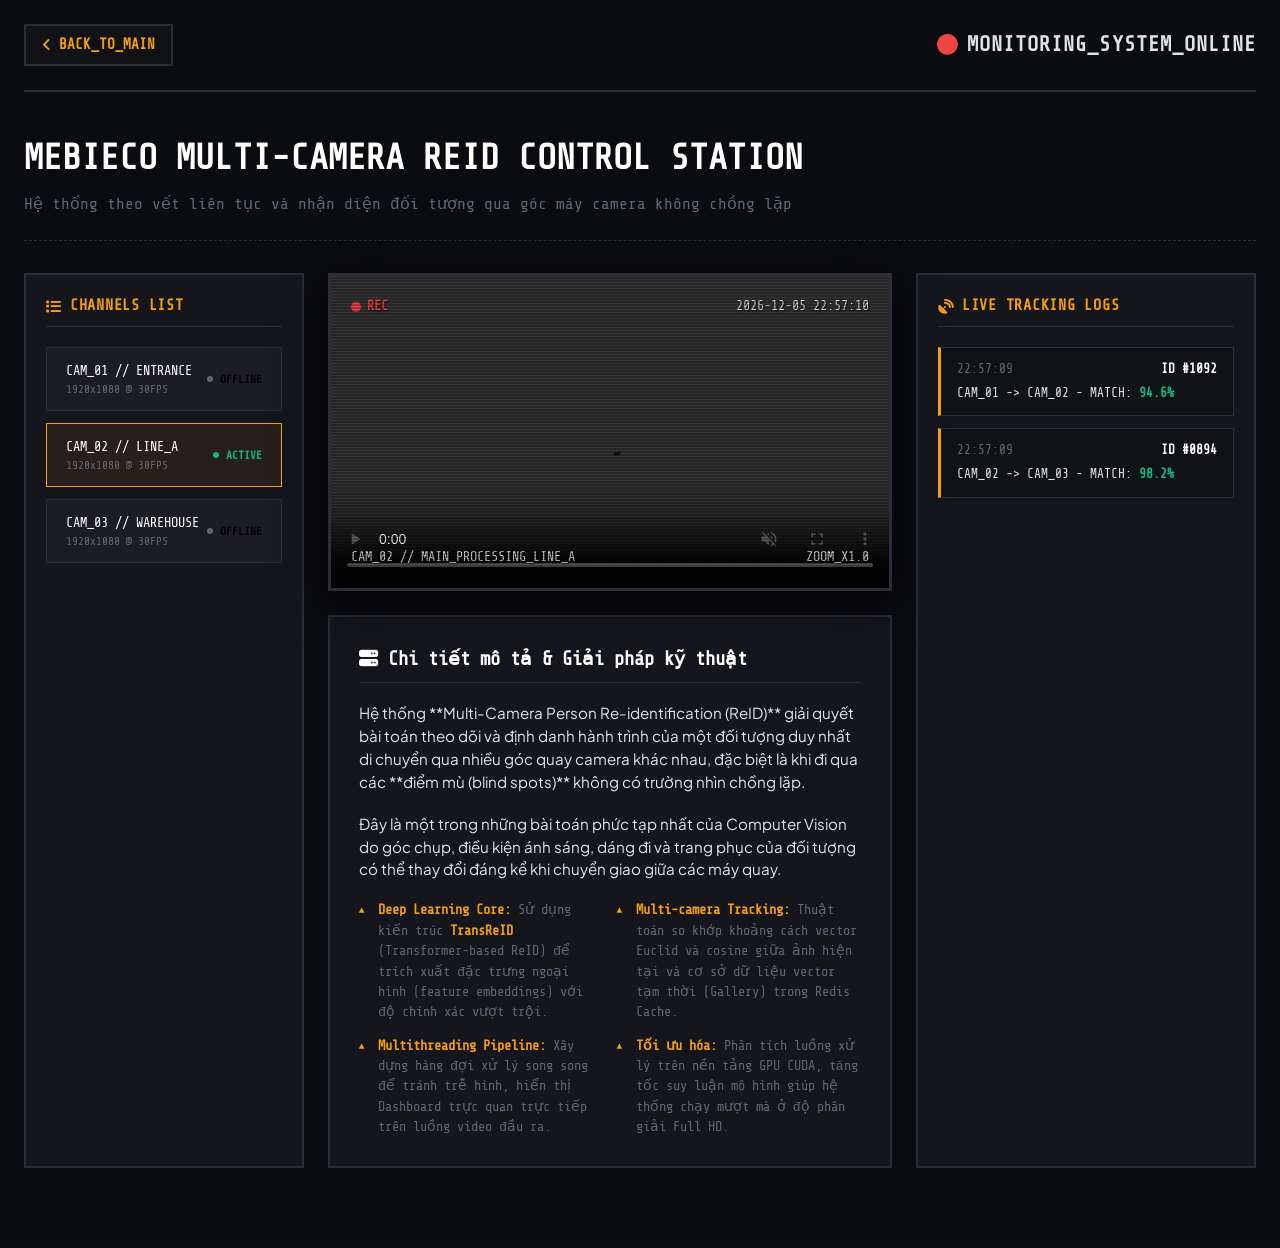
==== projects/camera-ai.html @ f44da090 "Update portfolio: optimize mobile UI for contact and about sections, add Memphis collage for camera " ====
<!DOCTYPE html>
<html lang="vi">

<head>
    <meta charset="UTF-8">
    <meta name="viewport" content="width=device-width, initial-scale=1.0">
    <title>Mebieco Camera AI (Multi-Camera ReID) | Cao Huy Hưng Portfolio</title>
    <meta name="description" content="Hệ thống giám sát và đếm người duy nhất trên môi trường đa camera. Thiết kế và phát triển bởi Cao Huy Hưng.">

    <!-- Fonts -->
    <link rel="preconnect" href="https://fonts.googleapis.com">
    <link rel="preconnect" href="https://fonts.gstatic.com" crossorigin>
    <link href="https://fonts.googleapis.com/css2?family=Share+Tech+Mono&family=Plus+Jakarta+Sans:wght@400;500;600;700;800&display=swap" rel="stylesheet">

    <!-- Icons -->
    <link rel="stylesheet" href="https://cdnjs.cloudflare.com/ajax/libs/font-awesome/6.4.0/css/all.min.css">

    <!-- CSS -->
    <link rel="stylesheet" href="../assets/css/camera-ai.css">
</head>

<body>

    <div class="container">
        <!-- Main Header -->
        <header>
            <a href="../index.html" class="back-link">
                <i class="fa-solid fa-angle-left"></i> BACK_TO_MAIN
            </a>
            <div class="header-logo">
                <i class="fa-solid fa-circle"></i> MONITORING_SYSTEM_ONLINE
            </div>
        </header>

        <!-- Page Title -->
        <section class="page-intro">
            <h1 class="page-title">MEBIECO MULTI-CAMERA ReID CONTROL STATION</h1>
            <p class="page-subtitle">Hệ thống theo vết liên tục và nhận diện đối tượng qua góc máy camera không chồng lặp</p>
        </section>

        <!-- Control Room Grid Layout -->
        <div class="control-room-grid">
            
            <!-- Left Column: Camera Feeds Sidebar -->
            <aside class="feed-column sidebar-panel">
                <h3 class="panel-section-title"><i class="fa-solid fa-list"></i> Channels List</h3>
                <div class="camera-list">
                    <!-- Cam 1 -->
                    <button class="camera-item" data-camera="cam-1">
                        <div>
                            <span class="camera-name">CAM_01 // ENTRANCE</span>
                            <span class="camera-meta">1920x1080 @ 30FPS</span>
                        </div>
                        <div class="camera-status">
                            <span class="status-dot"></span>
                            <span>OFFLINE</span>
                        </div>
                    </button>

                    <!-- Cam 2 (Active on start) -->
                    <button class="camera-item active" data-camera="cam-2">
                        <div>
                            <span class="camera-name">CAM_02 // LINE_A</span>
                            <span class="camera-meta">1920x1080 @ 30FPS</span>
                        </div>
                        <div class="camera-status">
                            <span class="status-dot"></span>
                            <span>ACTIVE</span>
                        </div>
                    </button>

                    <!-- Cam 3 -->
                    <button class="camera-item" data-camera="cam-3">
                        <div>
                            <span class="camera-name">CAM_03 // WAREHOUSE</span>
                            <span class="camera-meta">1920x1080 @ 30FPS</span>
                        </div>
                        <div class="camera-status">
                            <span class="status-dot"></span>
                            <span>OFFLINE</span>
                        </div>
                    </button>
                </div>
            </aside>

            <!-- Center Column: CCTV Viewport & Documentation -->
            <main class="cctv-viewport-wrapper">
                
                <!-- CCTV Monitor Screen -->
                <div class="cctv-screen">
                    <!-- CRT overlay grid scanlines -->
                    <div class="crt-overlay"></div>
                    
                    <!-- HUD metadata overlays -->
                    <div class="cctv-hud">
                        <div class="hud-top">
                            <div class="rec-indicator">
                                <span class="rec-dot"></span>
                                <span>REC</span>
                            </div>
                            <div id="hud-timestamp">2026-06-05 17:05:00</div>
                        </div>
                        <div class="hud-bottom">
                            <div>
                                <span id="hud-cam-id">CAM_02</span> // 
                                <span id="hud-cam-name">MAIN_PROCESSING_LINE_A</span>
                            </div>
                            <div>ZOOM_X1.0</div>
                        </div>
                    </div>

                    <!-- CCTV Video Demo -->
                    <video autoplay loop muted controls>
                        <source src="../assets/videos/camera_ai.mp4" type="video/mp4">
                        Trình duyệt của bạn không hỗ trợ phát video.
                    </video>
                </div>

                <!-- Documentation Panel -->
                <article class="cctv-tech-desc">
                    <h2><i class="fa-solid fa-server"></i> Chi tiết mô tả & Giải pháp kỹ thuật</h2>
                    <p>
                        Hệ thống **Multi-Camera Person Re-identification (ReID)** giải quyết bài toán theo dõi và định danh hành trình của một đối tượng duy nhất di chuyển qua nhiều góc quay camera khác nhau, đặc biệt là khi đi qua các **điểm mù (blind spots)** không có trường nhìn chồng lặp.
                    </p>
                    <p>
                        Đây là một trong những bài toán phức tạp nhất của Computer Vision do góc chụp, điều kiện ánh sáng, dáng đi và trang phục của đối tượng có thể thay đổi đáng kể khi chuyển giao giữa các máy quay.
                    </p>
                    <ul>
                        <li><strong>Deep Learning Core:</strong> Sử dụng kiến trúc <strong>TransReID</strong> (Transformer-based ReID) để trích xuất đặc trưng ngoại hình (feature embeddings) với độ chính xác vượt trội.</li>
                        <li><strong>Multi-camera Tracking:</strong> Thuật toán so khớp khoảng cách vector Euclid và cosine giữa ảnh hiện tại và cơ sở dữ liệu vector tạm thời (Gallery) trong Redis Cache.</li>
                        <li><strong>Multithreading Pipeline:</strong> Xây dựng hàng đợi xử lý song song để tránh trễ hình, hiển thị Dashboard trực quan trực tiếp trên luồng video đầu ra.</li>
                        <li><strong>Tối ưu hóa:</strong> Phân tích luồng xử lý trên nền tảng GPU CUDA, tăng tốc suy luận mô hình giúp hệ thống chạy mượt mà ở độ phân giải Full HD.</li>
                    </ul>
                </article>

            </main>

            <!-- Right Column: Live Tracking Feed logs -->
            <aside class="log-column sidebar-panel">
                <h3 class="panel-section-title"><i class="fa-solid fa-satellite-dish"></i> Live Tracking Logs</h3>
                <div class="log-feed-container" id="log-feed">
                    <!-- Logs list generated dynamically by JS -->
                </div>
            </aside>

        </div>
    </div>

    <!-- JS -->
    <script src="../assets/js/camera-ai.js"></script>
</body>

</html>
---- assets/css/camera-ai.css ----
/* 
    Mebieco Camera AI Detail Page Stylesheet
    Theme: CCTV Security Control Room (Brutalist Modernist Dark Grid)
*/

@import url('https://fonts.googleapis.com/css2?family=Share+Tech+Mono&family=Plus+Jakarta+Sans:wght@400;500;600;700;800&family=Montserrat:wght@700;800;900&display=swap');

:root {
    --cctv-bg: #0b0c10;
    --cctv-panel-bg: #15161c;
    --cctv-border: #2c2d37;
    --cctv-border-active: #f59e0b; /* Hazard Yellow */
    --cctv-primary: #f59e0b; 
    --cctv-red: #ef4444; /* Alert Red */
    --cctv-green: #10b981; /* Live green */
    --cctv-text: #e1e2e6;
    --cctv-muted: #626575;
    
    --font-sans: 'Plus Jakarta Sans', sans-serif;
    --font-mono: 'Share Tech Mono', monospace;
    --font-heading: 'Montserrat', sans-serif;
}

* {
    margin: 0;
    padding: 0;
    box-sizing: border-box;
}

body {
    background-color: var(--cctv-bg);
    color: var(--cctv-text);
    font-family: var(--font-sans);
    line-height: 1.5;
    overflow-x: hidden;
}

.container {
    max-width: 1400px;
    margin: 0 auto;
    padding: 0 24px;
}

/* Header style */
header {
    padding: 1.5rem 0;
    display: flex;
    justify-content: space-between;
    align-items: center;
    border-bottom: 2px solid var(--cctv-border);
    background: var(--cctv-bg);
    position: sticky;
    top: 0;
    z-index: 100;
}

.back-link {
    font-family: var(--font-mono);
    display: inline-flex;
    align-items: center;
    color: var(--cctv-primary);
    text-decoration: none;
    font-weight: 700;
    font-size: 0.9rem;
    gap: 0.5rem;
    transition: all 0.3s ease;
    padding: 0.5rem 1rem;
    border: 2px solid var(--cctv-border);
    background: #111216;
}

.back-link:hover {
    color: #000000;
    background: var(--cctv-primary);
    border-color: var(--cctv-primary);
    box-shadow: 0 0 10px rgba(245, 158, 11, 0.3);
}

.header-logo {
    font-family: var(--font-mono);
    font-weight: 700;
    font-size: 1.3rem;
    color: var(--cctv-text);
    letter-spacing: 0.05em;
    display: flex;
    align-items: center;
    gap: 0.5rem;
}

.header-logo i {
    color: var(--cctv-red);
    animation: blink-red 1s infinite;
}

@keyframes blink-red {
    0%, 100% { opacity: 1; }
    50% { opacity: 0.2; }
}

/* Page Intro Header */
.page-intro {
    padding: 2.5rem 0 1.5rem;
    border-bottom: 1px dashed var(--cctv-border);
    margin-bottom: 2rem;
}

.page-title {
    font-family: var(--font-mono);
    font-size: 2.2rem;
    font-weight: 700;
    margin-bottom: 0.5rem;
    color: #ffffff;
    text-transform: uppercase;
}

.page-subtitle {
    color: var(--cctv-muted);
    font-size: 1rem;
    font-family: var(--font-mono);
}

/* Control Room Grid Layout */
.control-room-grid {
    display: grid;
    grid-template-columns: 280px 1fr 340px;
    gap: 1.5rem;
    margin-bottom: 5rem;
    align-items: stretch;
}

@media (max-width: 1200px) {
    .control-room-grid {
        grid-template-columns: 250px 1fr;
    }
    .log-column {
        grid-column: span 2;
    }
}

@media (max-width: 900px) {
    .control-room-grid {
        grid-template-columns: 1fr;
    }
    .log-column, .feed-column {
        grid-column: span 1;
    }
}

/* Sidebar Column: Camera Feeds List */
.sidebar-panel {
    background: var(--cctv-panel-bg);
    border: 2px solid var(--cctv-border);
    display: flex;
    flex-direction: column;
    padding: 1.25rem;
}

.panel-section-title {
    font-family: var(--font-mono);
    font-size: 0.95rem;
    color: var(--cctv-primary);
    text-transform: uppercase;
    margin-bottom: 1.25rem;
    letter-spacing: 0.05em;
    border-bottom: 1px solid var(--cctv-border);
    padding-bottom: 0.5rem;
    display: flex;
    align-items: center;
    gap: 0.5rem;
}

.camera-list {
    display: flex;
    flex-direction: column;
    gap: 0.75rem;
}

.camera-item {
    font-family: var(--font-mono);
    background: #1c1d24;
    border: 1px solid var(--cctv-border);
    padding: 0.9rem 1.2rem;
    cursor: pointer;
    transition: all 0.25s ease;
    display: flex;
    justify-content: space-between;
    align-items: center;
    text-align: left;
}

.camera-item:hover {
    border-color: rgba(245, 158, 11, 0.5);
    background: #24262f;
}

.camera-item.active {
    border-color: var(--cctv-primary);
    background: rgba(245, 158, 11, 0.08);
}

.camera-name {
    color: #ffffff;
    font-size: 0.85rem;
    display: block;
    margin-bottom: 0.2rem;
}

.camera-meta {
    font-size: 0.7rem;
    color: var(--cctv-muted);
}

.camera-status {
    display: flex;
    align-items: center;
    gap: 0.4rem;
    font-size: 0.7rem;
    font-weight: 700;
}

.status-dot {
    width: 6px;
    height: 6px;
    border-radius: 50%;
    background: var(--cctv-muted);
}

.camera-item.active .status-dot {
    background: var(--cctv-green);
    animation: blink-red 1.5s infinite;
}

.camera-item.active .camera-status {
    color: var(--cctv-green);
}

/* Center Column: CCTV Viewport */
.cctv-viewport-wrapper {
    display: flex;
    flex-direction: column;
    gap: 1.5rem;
}

.cctv-screen {
    background: #000;
    border: 3px solid var(--cctv-border);
    position: relative;
    overflow: hidden;
    aspect-ratio: 16/9;
    box-shadow: 0 10px 40px rgba(0, 0, 0, 0.8);
}

.cctv-screen.switching::before {
    content: '';
    position: absolute;
    top: 0;
    left: 0;
    width: 100%;
    height: 100%;
    background: repeating-linear-gradient(
        0deg,
        rgba(0, 0, 0, 0.95),
        rgba(0, 0, 0, 0.95) 4px,
        rgba(255, 255, 255, 0.05) 4px,
        rgba(255, 255, 255, 0.05) 8px
    );
    z-index: 20;
    animation: cctv-static 0.2s infinite;
}

.cctv-screen.switching::after {
    content: "NO SIGNAL // CONNECTING...";
    font-family: var(--font-mono);
    color: var(--cctv-primary);
    position: absolute;
    top: 50%;
    left: 50%;
    transform: translate(-50%, -50%);
    z-index: 21;
    font-size: 1.2rem;
    letter-spacing: 0.1em;
}

@keyframes cctv-static {
    0% { background-position: 0 0; }
    100% { background-position: 0 100px; }
}

/* CRT overlay lines */
.crt-overlay {
    position: absolute;
    top: 0;
    left: 0;
    width: 100%;
    height: 100%;
    background: linear-gradient(rgba(18, 16, 16, 0) 50%, rgba(0, 0, 0, 0.25) 50%), linear-gradient(90deg, rgba(255, 0, 0, 0.06), rgba(0, 255, 0, 0.02), rgba(0, 0, 255, 0.06));
    background-size: 100% 3px, 3px 100%;
    pointer-events: none;
    z-index: 10;
}

/* CCTV HUD Text Overlays */
.cctv-hud {
    position: absolute;
    width: 100%;
    height: 100%;
    top: 0;
    left: 0;
    pointer-events: none;
    z-index: 5;
    font-family: var(--font-mono);
    padding: 1.25rem;
    display: flex;
    flex-direction: column;
    justify-content: space-between;
    font-size: 0.85rem;
    color: rgba(255, 255, 255, 0.85);
    text-shadow: 1px 1px 2px rgba(0, 0, 0, 0.8);
}

.hud-top {
    display: flex;
    justify-content: space-between;
    align-items: flex-start;
}

.rec-indicator {
    display: flex;
    align-items: center;
    gap: 0.4rem;
    color: var(--cctv-red);
    font-weight: 700;
}

.rec-dot {
    width: 10px;
    height: 10px;
    border-radius: 50%;
    background: var(--cctv-red);
    animation: blink-red 1s infinite;
}

.hud-bottom {
    display: flex;
    justify-content: space-between;
    align-items: flex-end;
}

/* Video content */
.cctv-screen video {
    width: 100%;
    height: 100%;
    object-fit: cover;
    display: block;
}

/* Detail info text panels */
.cctv-tech-desc {
    background: var(--cctv-panel-bg);
    border: 2px solid var(--cctv-border);
    padding: 1.8rem;
}

.cctv-tech-desc h2 {
    font-family: var(--font-mono);
    font-size: 1.2rem;
    color: #ffffff;
    margin-bottom: 1.2rem;
    border-bottom: 1px solid var(--cctv-border);
    padding-bottom: 0.5rem;
}

.cctv-tech-desc p {
    font-size: 0.95rem;
    color: var(--cctv-text);
    margin-bottom: 1.2rem;
}

.cctv-tech-desc ul {
    list-style: none;
    display: grid;
    grid-template-columns: repeat(2, 1fr);
    gap: 0.8rem;
    font-family: var(--font-mono);
    font-size: 0.85rem;
}

@media (max-width: 600px) {
    .cctv-tech-desc ul {
        grid-template-columns: 1fr;
    }
}

.cctv-tech-desc li {
    padding-left: 1.2rem;
    position: relative;
    color: var(--cctv-muted);
}

.cctv-tech-desc li strong {
    color: var(--cctv-primary);
}

.cctv-tech-desc li::before {
    content: "▲";
    position: absolute;
    left: 0;
    color: var(--cctv-primary);
    font-size: 0.6rem;
    top: 3px;
}

/* Right Column: Re-ID Tracking Logs */
.log-column {
    background: var(--cctv-panel-bg);
    border: 2px solid var(--cctv-border);
    padding: 1.25rem;
    display: flex;
    flex-direction: column;
    height: 100%;
}

.log-feed-container {
    flex-grow: 1;
    overflow-y: auto;
    display: flex;
    flex-direction: column;
    gap: 0.75rem;
    max-height: 480px;
}

.log-entry {
    font-family: var(--font-mono);
    background: #111216;
    border: 1px solid var(--cctv-border);
    padding: 0.75rem 1rem;
    font-size: 0.8rem;
    border-left: 3px solid var(--cctv-primary);
    animation: log-fade-in 0.3s forwards ease-out;
}

.log-entry.alert {
    border-left-color: var(--cctv-red);
}

.entry-header {
    display: flex;
    justify-content: space-between;
    margin-bottom: 0.3rem;
}

.entry-time {
    color: var(--cctv-muted);
}

.entry-id {
    color: #ffffff;
    font-weight: 700;
}

.entry-desc {
    color: var(--cctv-text);
}

.entry-match {
    color: var(--cctv-green);
    font-weight: 700;
}

.log-entry.alert .entry-match {
    color: var(--cctv-red);
}

@keyframes log-fade-in {
    from {
        opacity: 0;
        transform: translateY(10px);
    }
    to {
        opacity: 1;
        transform: translateY(0);
    }
}
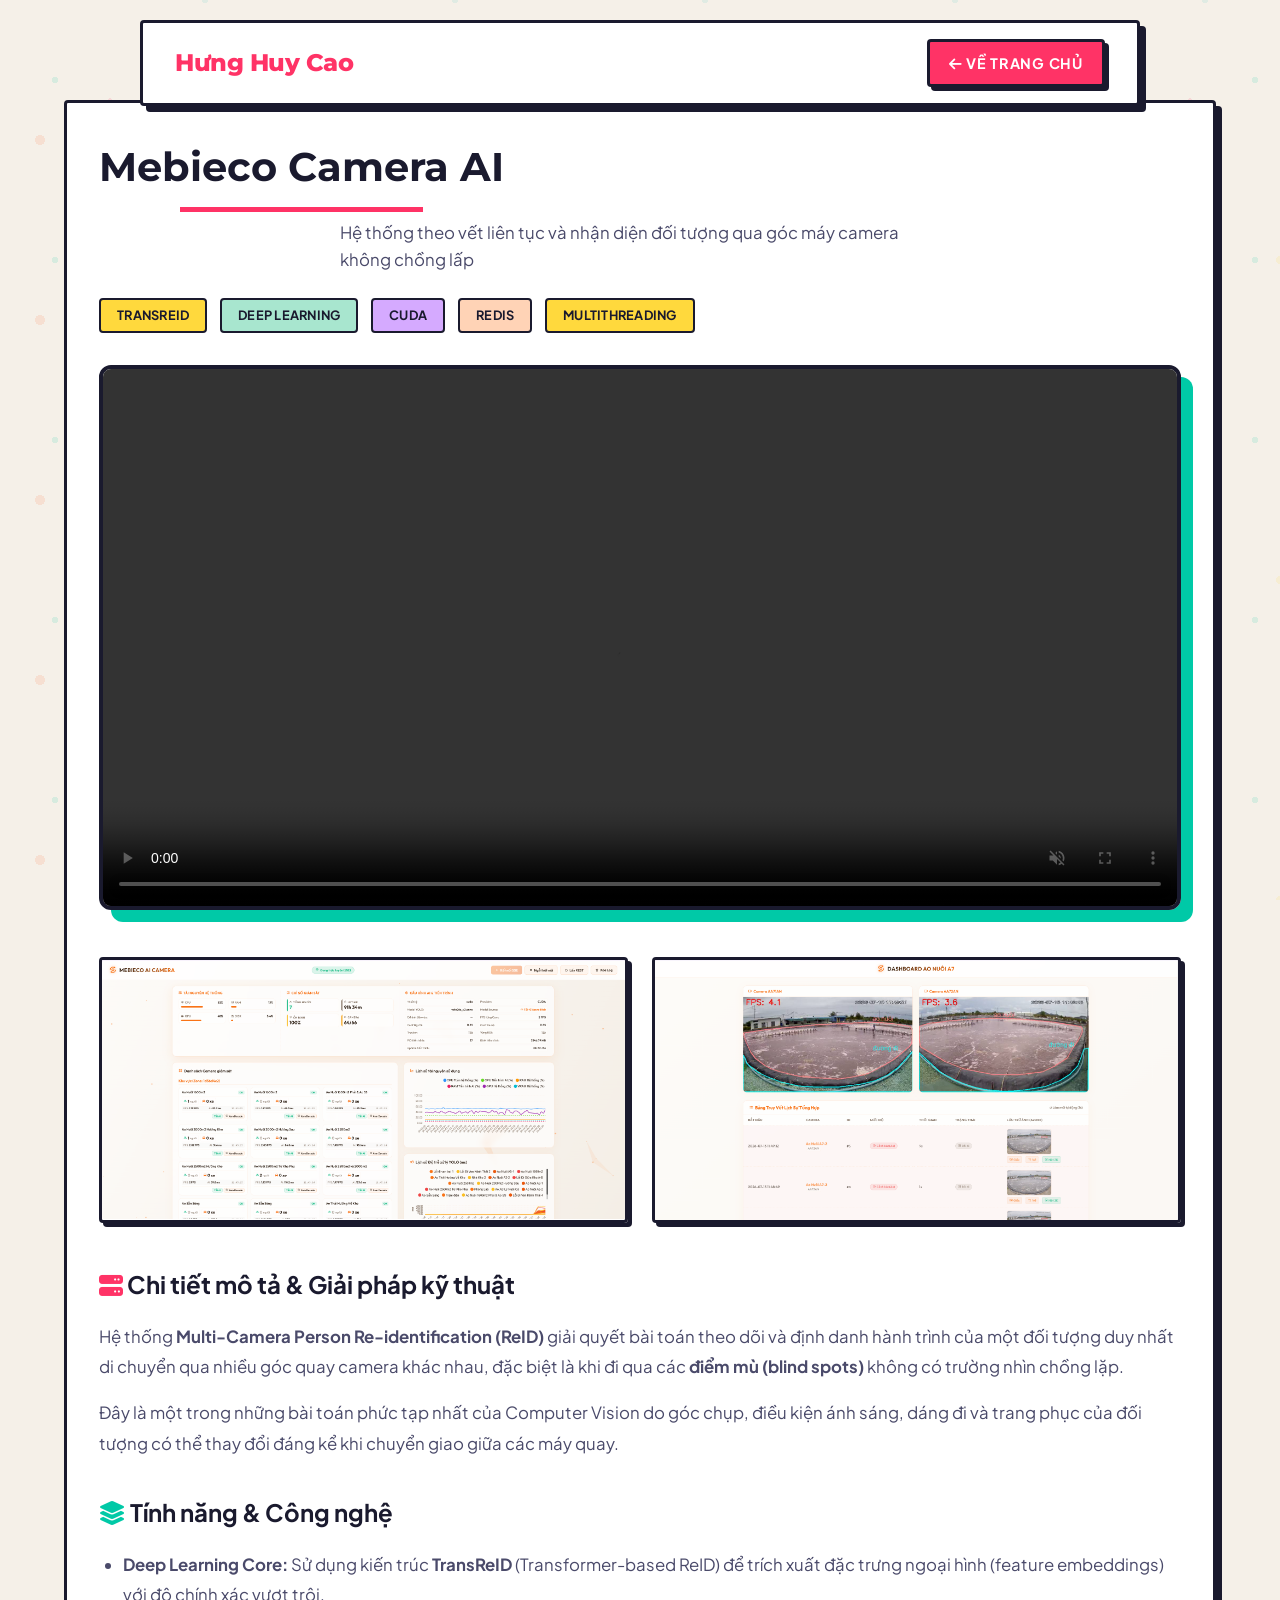
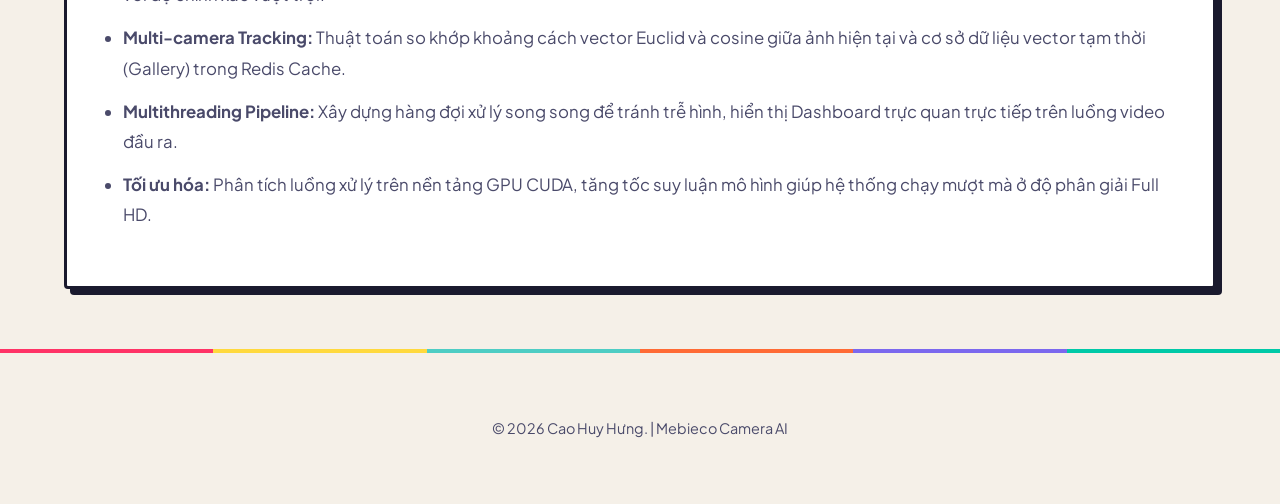
==== commit 03ebbd6d: "Update project detail pages to Memphis style, restore Chatbot sandbox, fix fonts and image sizes" ====
--- a/projects/camera-ai.html
+++ b/projects/camera-ai.html
@@ -10,144 +10,101 @@
     <!-- Fonts -->
     <link rel="preconnect" href="https://fonts.googleapis.com">
     <link rel="preconnect" href="https://fonts.gstatic.com" crossorigin>
-    <link href="https://fonts.googleapis.com/css2?family=Share+Tech+Mono&family=Plus+Jakarta+Sans:wght@400;500;600;700;800&display=swap" rel="stylesheet">
+    <link href="https://fonts.googleapis.com/css2?family=Montserrat:wght@700;800;900&family=Plus+Jakarta+Sans:wght@400;500;600;700;800&display=swap" rel="stylesheet">
 
     <!-- Icons -->
     <link rel="stylesheet" href="https://cdnjs.cloudflare.com/ajax/libs/font-awesome/6.4.0/css/all.min.css">
 
     <!-- CSS -->
-    <link rel="stylesheet" href="../assets/css/camera-ai.css">
+    <link rel="stylesheet" href="../assets/css/style.css">
 </head>
 
 <body>
 
-    <div class="container">
-        <!-- Main Header -->
-        <header>
-            <a href="../index.html" class="back-link">
-                <i class="fa-solid fa-angle-left"></i> BACK_TO_MAIN
-            </a>
-            <div class="header-logo">
-                <i class="fa-solid fa-circle"></i> MONITORING_SYSTEM_ONLINE
+    <!-- Navigation Header -->
+    <nav>
+        <a href="../index.html" class="logo">Hưng Huy Cao</a>
+        <a href="../index.html#projects" class="btn btn-primary" style="padding: 0.6rem 1.2rem;">
+            <i class="fa-solid fa-arrow-left"></i> Về trang chủ
+        </a>
+    </nav>
+
+    <!-- Main Content -->
+    <div class="container" style="margin-top: 100px; padding-bottom: 60px;">
+        <div class="glass-card" style="position: relative; padding: 2rem;">
+            
+            <!-- Memphis Decor -->
+            <div class="memphis-shape memphis-square" style="top: -20px; right: -20px; border-color: var(--memphis-green);"></div>
+            <div class="memphis-shape memphis-circle" style="bottom: -20px; left: -20px; background: var(--memphis-orange);"></div>
+
+            <!-- Header -->
+            <div class="section-title" style="text-align: left; margin-bottom: 1.5rem;">
+                <h2 style="font-size: 2.5rem; margin-bottom: 0.5rem;">Mebieco Camera AI</h2>
+                <p>Hệ thống theo vết liên tục và nhận diện đối tượng qua góc máy camera không chồng lấp</p>
             </div>
-        </header>
 
-        <!-- Page Title -->
-        <section class="page-intro">
-            <h1 class="page-title">MEBIECO MULTI-CAMERA ReID CONTROL STATION</h1>
-            <p class="page-subtitle">Hệ thống theo vết liên tục và nhận diện đối tượng qua góc máy camera không chồng lặp</p>
-        </section>
+            <!-- Tags -->
+            <div class="project-tags" style="margin-bottom: 2rem; justify-content: flex-start;">
+                <span>TransReID</span>
+                <span>Deep Learning</span>
+                <span>CUDA</span>
+                <span>Redis</span>
+                <span>Multithreading</span>
+            </div>
 
-        <!-- Control Room Grid Layout -->
-        <div class="control-room-grid">
+            <!-- Image/Video Gallery -->
+            <div style="margin-bottom: 2.5rem;">
+                <video autoplay loop muted controls style="width: 100%; border-radius: 12px; border: 4px solid var(--memphis-border); box-shadow: 12px 12px 0 var(--memphis-green);">
+                    <source src="../assets/videos/camera_ai.mp4" type="video/mp4">
+                    Trình duyệt của bạn không hỗ trợ phát video.
+                </video>
+            </div>
             
-            <!-- Left Column: Camera Feeds Sidebar -->
-            <aside class="feed-column sidebar-panel">
-                <h3 class="panel-section-title"><i class="fa-solid fa-list"></i> Channels List</h3>
-                <div class="camera-list">
-                    <!-- Cam 1 -->
-                    <button class="camera-item" data-camera="cam-1">
-                        <div>
-                            <span class="camera-name">CAM_01 // ENTRANCE</span>
-                            <span class="camera-meta">1920x1080 @ 30FPS</span>
-                        </div>
-                        <div class="camera-status">
-                            <span class="status-dot"></span>
-                            <span>OFFLINE</span>
-                        </div>
-                    </button>
+            <div class="project-gallery grid-2" style="margin-bottom: 2.5rem; gap: 1.5rem;">
+                <div class="gallery-item">
+                    <img src="../assets/images/projects/camera/dashboard_camera_ai.png" alt="Camera AI Dashboard">
+                </div>
+                <div class="gallery-item">
+                    <img src="../assets/images/projects/camera/warning_camera_ai.png" alt="Camera AI Warning Log">
+                </div>
+            </div>
 
-                    <!-- Cam 2 (Active on start) -->
-                    <button class="camera-item active" data-camera="cam-2">
-                        <div>
-                            <span class="camera-name">CAM_02 // LINE_A</span>
-                            <span class="camera-meta">1920x1080 @ 30FPS</span>
-                        </div>
-                        <div class="camera-status">
-                            <span class="status-dot"></span>
-                            <span>ACTIVE</span>
-                        </div>
-                    </button>
+            <!-- Details -->
+            <div class="content-text" style="font-size: 1.05rem; line-height: 1.8; color: var(--text-muted);">
+                <h3 style="color: var(--text-main); font-size: 1.5rem; margin-bottom: 1rem;"><i class="fa-solid fa-server" style="color: var(--primary);"></i> Chi tiết mô tả & Giải pháp kỹ thuật</h3>
+                <p style="margin-bottom: 1rem;">
+                    Hệ thống <strong>Multi-Camera Person Re-identification (ReID)</strong> giải quyết bài toán theo dõi và định danh hành trình của một đối tượng duy nhất di chuyển qua nhiều góc quay camera khác nhau, đặc biệt là khi đi qua các <strong>điểm mù (blind spots)</strong> không có trường nhìn chồng lặp.
+                </p>
+                <p style="margin-bottom: 2rem;">
+                    Đây là một trong những bài toán phức tạp nhất của Computer Vision do góc chụp, điều kiện ánh sáng, dáng đi và trang phục của đối tượng có thể thay đổi đáng kể khi chuyển giao giữa các máy quay.
+                </p>
 
-                    <!-- Cam 3 -->
-                    <button class="camera-item" data-camera="cam-3">
-                        <div>
-                            <span class="camera-name">CAM_03 // WAREHOUSE</span>
-                            <span class="camera-meta">1920x1080 @ 30FPS</span>
-                        </div>
-                        <div class="camera-status">
-                            <span class="status-dot"></span>
-                            <span>OFFLINE</span>
-                        </div>
-                    </button>
-                </div>
-            </aside>
-
-            <!-- Center Column: CCTV Viewport & Documentation -->
-            <main class="cctv-viewport-wrapper">
-                
-                <!-- CCTV Monitor Screen -->
-                <div class="cctv-screen">
-                    <!-- CRT overlay grid scanlines -->
-                    <div class="crt-overlay"></div>
-                    
-                    <!-- HUD metadata overlays -->
-                    <div class="cctv-hud">
-                        <div class="hud-top">
-                            <div class="rec-indicator">
-                                <span class="rec-dot"></span>
-                                <span>REC</span>
-                            </div>
-                            <div id="hud-timestamp">2026-06-05 17:05:00</div>
-                        </div>
-                        <div class="hud-bottom">
-                            <div>
-                                <span id="hud-cam-id">CAM_02</span> // 
-                                <span id="hud-cam-name">MAIN_PROCESSING_LINE_A</span>
-                            </div>
-                            <div>ZOOM_X1.0</div>
-                        </div>
-                    </div>
-
-                    <!-- CCTV Video Demo -->
-                    <video autoplay loop muted controls>
-                        <source src="../assets/videos/camera_ai.mp4" type="video/mp4">
-                        Trình duyệt của bạn không hỗ trợ phát video.
-                    </video>
-                </div>
-
-                <!-- Documentation Panel -->
-                <article class="cctv-tech-desc">
-                    <h2><i class="fa-solid fa-server"></i> Chi tiết mô tả & Giải pháp kỹ thuật</h2>
-                    <p>
-                        Hệ thống **Multi-Camera Person Re-identification (ReID)** giải quyết bài toán theo dõi và định danh hành trình của một đối tượng duy nhất di chuyển qua nhiều góc quay camera khác nhau, đặc biệt là khi đi qua các **điểm mù (blind spots)** không có trường nhìn chồng lặp.
-                    </p>
-                    <p>
-                        Đây là một trong những bài toán phức tạp nhất của Computer Vision do góc chụp, điều kiện ánh sáng, dáng đi và trang phục của đối tượng có thể thay đổi đáng kể khi chuyển giao giữa các máy quay.
-                    </p>
-                    <ul>
-                        <li><strong>Deep Learning Core:</strong> Sử dụng kiến trúc <strong>TransReID</strong> (Transformer-based ReID) để trích xuất đặc trưng ngoại hình (feature embeddings) với độ chính xác vượt trội.</li>
-                        <li><strong>Multi-camera Tracking:</strong> Thuật toán so khớp khoảng cách vector Euclid và cosine giữa ảnh hiện tại và cơ sở dữ liệu vector tạm thời (Gallery) trong Redis Cache.</li>
-                        <li><strong>Multithreading Pipeline:</strong> Xây dựng hàng đợi xử lý song song để tránh trễ hình, hiển thị Dashboard trực quan trực tiếp trên luồng video đầu ra.</li>
-                        <li><strong>Tối ưu hóa:</strong> Phân tích luồng xử lý trên nền tảng GPU CUDA, tăng tốc suy luận mô hình giúp hệ thống chạy mượt mà ở độ phân giải Full HD.</li>
-                    </ul>
-                </article>
-
-            </main>
-
-            <!-- Right Column: Live Tracking Feed logs -->
-            <aside class="log-column sidebar-panel">
-                <h3 class="panel-section-title"><i class="fa-solid fa-satellite-dish"></i> Live Tracking Logs</h3>
-                <div class="log-feed-container" id="log-feed">
-                    <!-- Logs list generated dynamically by JS -->
-                </div>
-            </aside>
-
+                <h3 style="color: var(--text-main); font-size: 1.5rem; margin-bottom: 1rem;"><i class="fa-solid fa-layer-group" style="color: var(--secondary);"></i> Tính năng & Công nghệ</h3>
+                <ul style="list-style-type: disc; padding-left: 1.5rem; margin-bottom: 1.5rem;">
+                    <li style="margin-bottom: 0.8rem;">
+                        <strong>Deep Learning Core:</strong> Sử dụng kiến trúc <strong>TransReID</strong> (Transformer-based ReID) để trích xuất đặc trưng ngoại hình (feature embeddings) với độ chính xác vượt trội.
+                    </li>
+                    <li style="margin-bottom: 0.8rem;">
+                        <strong>Multi-camera Tracking:</strong> Thuật toán so khớp khoảng cách vector Euclid và cosine giữa ảnh hiện tại và cơ sở dữ liệu vector tạm thời (Gallery) trong Redis Cache.
+                    </li>
+                    <li style="margin-bottom: 0.8rem;">
+                        <strong>Multithreading Pipeline:</strong> Xây dựng hàng đợi xử lý song song để tránh trễ hình, hiển thị Dashboard trực quan trực tiếp trên luồng video đầu ra.
+                    </li>
+                    <li style="margin-bottom: 0.8rem;">
+                        <strong>Tối ưu hóa:</strong> Phân tích luồng xử lý trên nền tảng GPU CUDA, tăng tốc suy luận mô hình giúp hệ thống chạy mượt mà ở độ phân giải Full HD.
+                    </li>
+                </ul>
+            </div>
+            
         </div>
     </div>
 
-    <!-- JS -->
-    <script src="../assets/js/camera-ai.js"></script>
+    <!-- Footer -->
+    <footer>
+        <div class="container">
+            <p style="color: var(--text-muted); font-size: 0.9rem; text-align: center;">&copy; 2026 Cao Huy Hưng. | Mebieco Camera AI</p>
+        </div>
+    </footer>
+
 </body>
-
 </html>
--- a/assets/css/style.css
+++ b/assets/css/style.css
@@ -0,0 +1,2048 @@
+/* 
+    Portfolio: Cao Huy Hưng
+    Design System: Memphis Style — Bold, Geometric, Playful
+*/
+
+/* ===== MEMPHIS COLOR SYSTEM ===== */
+:root {
+    --bg-primary: #F5F0E8;
+    --bg-secondary: #FFE6F0;
+    --bg-card: #FFFFFF;
+    --primary: #FF3366;
+    --primary-gradient: linear-gradient(135deg, #FF3366, #FF6B35);
+    --secondary: #00C9A7;
+    --accent: #FFD93D;
+    --text-main: #1A1A2E;
+    --text-muted: #4A4A6A;
+    --border-glass: rgba(26, 26, 46, 0.12);
+
+    /* Memphis palette */
+    --memphis-blue: #4ECDC4;
+    --memphis-orange: #FF6B35;
+    --memphis-purple: #7B68EE;
+    --memphis-coral: #FF6F91;
+    --memphis-yellow: #FFD93D;
+    --memphis-pink: #FF3366;
+    --memphis-green: #00C9A7;
+    --memphis-border: #1A1A2E;
+
+    --shadow-memphis: 6px 6px 0 var(--memphis-border);
+    --shadow-memphis-lg: 8px 8px 0 var(--memphis-border);
+    --shadow-memphis-color: 6px 6px 0 var(--primary);
+
+    --font-main: 'Plus Jakarta Sans', -apple-system, BlinkMacSystemFont, sans-serif;
+    --font-heading: 'Montserrat', sans-serif;
+    --container-max: 1200px;
+}
+
+* {
+    margin: 0;
+    padding: 0;
+    box-sizing: border-box;
+}
+
+html {
+    scroll-padding-top: 80px;
+}
+
+section {
+    scroll-margin-top: 0;
+}
+
+.project-card {
+    scroll-margin-top: 2rem;
+}
+
+/* ===== BODY & MEMPHIS BACKGROUND ===== */
+body {
+    font-family: var(--font-main);
+    background-color: var(--bg-primary);
+    color: var(--text-main);
+    line-height: 1.6;
+    overflow-x: hidden;
+    position: relative;
+}
+
+/* Memphis SVG pattern background — dots, triangles, zigzags */
+body::before {
+    content: '';
+    position: fixed;
+    top: 0;
+    left: 0;
+    width: 100%;
+    height: 100%;
+    z-index: 0;
+    pointer-events: none;
+    opacity: 0.12;
+    background-image:
+        /* Scattered dots */
+        radial-gradient(circle 4px, var(--memphis-pink) 100%, transparent 100%),
+        radial-gradient(circle 3px, var(--memphis-blue) 100%, transparent 100%),
+        radial-gradient(circle 5px, var(--memphis-orange) 100%, transparent 100%),
+        radial-gradient(circle 3px, var(--memphis-purple) 100%, transparent 100%),
+        radial-gradient(circle 4px, var(--memphis-yellow) 100%, transparent 100%),
+        radial-gradient(circle 3px, var(--memphis-green) 100%, transparent 100%),
+        radial-gradient(circle 5px, var(--memphis-coral) 100%, transparent 100%),
+        radial-gradient(circle 2px, var(--memphis-pink) 100%, transparent 100%);
+    background-size:
+        180px 200px,
+        250px 300px,
+        320px 180px,
+        200px 250px,
+        280px 320px,
+        150px 180px,
+        350px 220px,
+        120px 140px;
+    background-position:
+        10px 20px,
+        80px 150px,
+        200px 50px,
+        50px 280px,
+        300px 100px,
+        130px 350px,
+        250px 250px,
+        170px 30px;
+}
+
+/* ===== MEMPHIS FLOATING SHAPES LAYER ===== */
+.memphis-bg {
+    position: fixed;
+    top: 0;
+    left: 0;
+    width: 100%;
+    height: 100%;
+    z-index: 0;
+    pointer-events: none;
+    overflow: hidden;
+}
+
+.memphis-shape {
+    position: absolute;
+    pointer-events: none;
+    z-index: 0;
+    opacity: 0.18;
+}
+
+.memphis-shape.triangle {
+    width: 0;
+    height: 0;
+    border-left: 30px solid transparent;
+    border-right: 30px solid transparent;
+    border-bottom: 52px solid var(--memphis-pink);
+    animation: memphis-float 18s ease-in-out infinite;
+}
+
+.memphis-shape.circle {
+    width: 50px;
+    height: 50px;
+    border-radius: 50%;
+    border: 4px solid var(--memphis-blue);
+    animation: memphis-float 22s ease-in-out infinite reverse;
+}
+
+.memphis-shape.cross {
+    width: 40px;
+    height: 40px;
+    position: absolute;
+    animation: memphis-spin 20s linear infinite;
+}
+
+.memphis-shape.cross::before,
+.memphis-shape.cross::after {
+    content: '';
+    position: absolute;
+    background: var(--memphis-orange);
+}
+
+.memphis-shape.cross::before {
+    width: 8px;
+    height: 40px;
+    left: 16px;
+    top: 0;
+}
+
+.memphis-shape.cross::after {
+    width: 40px;
+    height: 8px;
+    left: 0;
+    top: 16px;
+}
+
+.memphis-shape.zigzag {
+    width: 80px;
+    height: 20px;
+    background:
+        linear-gradient(135deg, var(--memphis-purple) 25%, transparent 25%) -10px 0,
+        linear-gradient(225deg, var(--memphis-purple) 25%, transparent 25%) -10px 0,
+        linear-gradient(315deg, var(--memphis-purple) 25%, transparent 25%),
+        linear-gradient(45deg, var(--memphis-purple) 25%, transparent 25%);
+    background-size: 20px 20px;
+    animation: memphis-drift 25s ease-in-out infinite;
+}
+
+.memphis-shape.dots-cluster {
+    width: 60px;
+    height: 60px;
+    background-image: radial-gradient(circle 4px, var(--memphis-yellow) 100%, transparent 0);
+    background-size: 15px 15px;
+    animation: memphis-float 16s ease-in-out infinite;
+}
+
+.memphis-shape.square-outline {
+    width: 35px;
+    height: 35px;
+    border: 4px solid var(--memphis-green);
+    transform: rotate(15deg);
+    animation: memphis-spin 30s linear infinite reverse;
+}
+
+.memphis-shape.semicircle {
+    width: 50px;
+    height: 25px;
+    border-radius: 50px 50px 0 0;
+    background: var(--memphis-coral);
+    animation: memphis-float 20s ease-in-out infinite;
+}
+
+/* Memphis animations */
+@keyframes memphis-float {
+
+    0%,
+    100% {
+        transform: translateY(0) rotate(0deg);
+    }
+
+    25% {
+        transform: translateY(-25px) rotate(5deg);
+    }
+
+    50% {
+        transform: translateY(-10px) rotate(-3deg);
+    }
+
+    75% {
+        transform: translateY(-30px) rotate(7deg);
+    }
+}
+
+@keyframes memphis-spin {
+    0% {
+        transform: rotate(0deg);
+    }
+
+    100% {
+        transform: rotate(360deg);
+    }
+}
+
+@keyframes memphis-drift {
+
+    0%,
+    100% {
+        transform: translateX(0) translateY(0);
+    }
+
+    33% {
+        transform: translateX(15px) translateY(-20px);
+    }
+
+    66% {
+        transform: translateX(-10px) translateY(-10px);
+    }
+}
+
+/* ===== LAYOUT ===== */
+.container {
+    max-width: var(--container-max);
+    margin: 0 auto;
+    padding: 0 24px;
+    position: relative;
+    z-index: 1;
+}
+
+section {
+    padding: 100px 0;
+    position: relative;
+    z-index: 1;
+}
+
+/* ===== MEMPHIS CARDS ===== */
+.glass-card {
+    background: var(--bg-card);
+    border: 3px solid var(--memphis-border);
+    border-radius: 4px;
+    padding: 2.5rem;
+    box-shadow: var(--shadow-memphis);
+    transition: box-shadow 0.3s cubic-bezier(0.4, 0, 0.2, 1), background 0.3s cubic-bezier(0.4, 0, 0.2, 1), border-color 0.3s cubic-bezier(0.4, 0, 0.2, 1);
+    position: relative;
+}
+
+.glass-card:hover {
+    box-shadow: 10px 10px 0 var(--memphis-border);
+    transform: translate(-2px, -2px);
+}
+
+/* ===== NAVIGATION ===== */
+nav {
+    position: fixed;
+    top: 20px;
+    left: 50%;
+    transform: translateX(-50%);
+    width: 90%;
+    max-width: 1000px;
+    z-index: 1000;
+    padding: 1rem 2rem;
+    border-radius: 4px;
+    display: flex;
+    justify-content: space-between;
+    align-items: center;
+    background: var(--bg-card);
+    border: 3px solid var(--memphis-border);
+    box-shadow: var(--shadow-memphis);
+}
+
+.logo {
+    font-family: var(--font-heading);
+    font-weight: 800;
+    font-size: 1.5rem;
+    color: var(--primary);
+    text-decoration: none;
+    letter-spacing: -0.02em;
+}
+
+.nav-links {
+    display: flex;
+    gap: 2rem;
+}
+
+.mobile-menu-btn {
+    display: none;
+    background: none;
+    border: none;
+    font-size: 1.5rem;
+    cursor: pointer;
+    color: var(--text-main);
+}
+
+.nav-links a {
+    text-decoration: none;
+    color: var(--text-main);
+    font-weight: 600;
+    transition: all 0.3s ease;
+    font-size: 0.95rem;
+    position: relative;
+}
+
+.nav-links a::after {
+    content: '';
+    position: absolute;
+    bottom: -4px;
+    left: 0;
+    width: 0;
+    height: 3px;
+    background: var(--primary);
+    transition: width 0.3s ease;
+}
+
+.nav-links a:hover {
+    color: var(--primary);
+}
+
+.nav-links a:hover::after {
+    width: 100%;
+}
+
+/* ===== HERO SECTION ===== */
+.hero {
+    min-height: 100vh;
+    display: flex;
+    align-items: center;
+    justify-content: center;
+    text-align: center;
+    padding: 120px 0;
+    position: relative;
+    overflow: hidden;
+}
+
+/* Hero Memphis decorative shapes */
+.hero::before {
+    content: '';
+    position: absolute;
+    top: 15%;
+    left: 5%;
+    width: 80px;
+    height: 80px;
+    border: 5px solid var(--memphis-yellow);
+    border-radius: 50%;
+    animation: memphis-float 12s ease-in-out infinite;
+    z-index: 0;
+    opacity: 0.4;
+}
+
+.hero::after {
+    content: '';
+    position: absolute;
+    bottom: 20%;
+    right: 8%;
+    width: 0;
+    height: 0;
+    border-left: 45px solid transparent;
+    border-right: 45px solid transparent;
+    border-bottom: 78px solid var(--memphis-coral);
+    animation: memphis-float 15s ease-in-out infinite reverse;
+    z-index: 0;
+    opacity: 0.3;
+}
+
+.hero-content {
+    max-width: 900px;
+    position: relative;
+    z-index: 2;
+}
+
+.avatar-container {
+    position: relative;
+    width: 240px;
+    height: 240px;
+    margin: 2rem auto 2rem;
+    border-radius: 50%;
+    overflow: hidden;
+    border: 4px solid var(--memphis-border);
+    box-shadow: 6px 6px 0 var(--primary);
+    transition: all 0.4s ease;
+}
+
+.avatar-container:hover {
+    box-shadow: 8px 8px 0 var(--memphis-blue);
+    transform: translate(-2px, -2px);
+}
+
+.avatar-container img {
+    width: 100%;
+    height: 100%;
+    object-fit: cover;
+    transition: filter 0.5s ease;
+}
+
+.avatar-container:hover img {
+    filter: none;
+}
+
+.hero-title-wrapper {
+    position: relative;
+    display: inline-block;
+}
+
+.hero-tag {
+    color: var(--primary);
+    text-transform: uppercase;
+    letter-spacing: 0.2rem;
+    font-size: 0.85rem;
+    font-weight: 700;
+    margin-bottom: 1.5rem;
+    display: inline-block;
+    background: var(--accent);
+    padding: 0.4rem 1.2rem;
+    border: 2px solid var(--memphis-border);
+    box-shadow: 3px 3px 0 var(--memphis-border);
+}
+
+.hero h1 {
+    font-family: var(--font-heading);
+    font-size: clamp(3rem, 8vw, 6rem);
+    font-weight: 800;
+    line-height: 0.95;
+    margin-bottom: 2rem;
+    letter-spacing: -0.03em;
+    color: var(--text-main);
+}
+
+.hero p {
+    font-size: 1.25rem;
+    color: var(--text-muted);
+    max-width: 600px;
+    margin: 0 auto 3rem;
+    font-weight: 400;
+}
+
+.hero-btns {
+    display: flex;
+    gap: 1.5rem;
+    justify-content: center;
+}
+
+/* ===== MEMPHIS BUTTONS ===== */
+.btn {
+    display: inline-block;
+    padding: 1rem 2.2rem;
+    border-radius: 4px;
+    font-weight: 700;
+    text-decoration: none;
+    transition: background 0.2s ease, color 0.2s ease, border-color 0.2s ease, box-shadow 0.2s ease;
+    font-size: 0.9rem;
+    text-transform: uppercase;
+    letter-spacing: 0.05em;
+    cursor: pointer;
+    border: 3px solid var(--memphis-border);
+    position: relative;
+}
+
+.btn-primary {
+    background: var(--primary);
+    color: #ffffff;
+    box-shadow: 4px 4px 0 var(--memphis-border);
+}
+
+.btn-primary:hover {
+    box-shadow: 6px 6px 0 var(--memphis-border);
+    transform: translate(-2px, -2px);
+}
+
+.btn-primary:active {
+    box-shadow: 2px 2px 0 var(--memphis-border);
+    transform: translate(1px, 1px);
+}
+
+.btn-secondary {
+    background: var(--bg-card);
+    color: var(--text-main);
+    box-shadow: 4px 4px 0 var(--memphis-border);
+}
+
+.btn-secondary:hover {
+    background: var(--accent);
+    box-shadow: 6px 6px 0 var(--memphis-border);
+    transform: translate(-2px, -2px);
+}
+
+.btn-secondary:active {
+    box-shadow: 2px 2px 0 var(--memphis-border);
+    transform: translate(1px, 1px);
+}
+
+/* ===== SECTIONS ===== */
+.bg-mint {
+    background-color: var(--bg-secondary);
+}
+
+.section-title {
+    text-align: center;
+    margin-bottom: 2.5rem;
+}
+
+.section-title h2 {
+    font-family: var(--font-heading);
+    font-size: 2.8rem;
+    margin-bottom: 1rem;
+    color: var(--text-main);
+    display: inline-block;
+    position: relative;
+}
+
+/* Underline decoration for section titles */
+.section-title h2::after {
+    content: '';
+    display: block;
+    width: 60%;
+    height: 5px;
+    background: var(--primary);
+    margin: 0.5rem auto 0;
+    border-radius: 0;
+}
+
+.section-title p {
+    color: var(--text-muted);
+    max-width: 600px;
+    margin: 0 auto;
+    font-size: 1.05rem;
+}
+
+/* ===== ABOUT SECTION ===== */
+.about-grid {
+    display: grid;
+    grid-template-columns: 1.2fr 1fr;
+    gap: 4rem;
+    align-items: center;
+}
+
+.about-text {
+    font-size: 1.1rem;
+    color: var(--text-muted);
+    margin-bottom: 1.2rem;
+    line-height: 1.8;
+}
+
+.about-highlights {
+    display: flex;
+    flex-wrap: wrap;
+    gap: 1rem;
+    margin-top: 2rem;
+}
+
+.highlight-badge {
+    display: inline-flex;
+    align-items: center;
+    gap: 0.5rem;
+    padding: 0.6rem 1.2rem;
+    border-radius: 4px;
+    font-size: 0.9rem;
+    font-weight: 700;
+    border: 3px solid var(--memphis-border);
+    background: #fff;
+    box-shadow: 4px 4px 0 var(--memphis-border);
+    transition: all 0.3s ease;
+    color: var(--text-main);
+}
+
+.highlight-badge:nth-child(1) { box-shadow: 4px 4px 0 var(--memphis-yellow); }
+.highlight-badge:nth-child(2) { box-shadow: 4px 4px 0 var(--memphis-blue); }
+.highlight-badge:nth-child(3) { box-shadow: 4px 4px 0 var(--memphis-pink); }
+
+.highlight-badge:hover {
+    transform: translate(-3px, -3px);
+    box-shadow: 7px 7px 0 var(--primary);
+}
+
+.about-image-wrapper {
+    position: relative;
+    padding: 1rem;
+}
+
+.about-image-frame {
+    position: relative;
+    z-index: 2;
+    border: 4px solid var(--memphis-border);
+    border-radius: 8px;
+    background: var(--bg-card);
+    padding: 15px;
+    box-shadow: 12px 12px 0 var(--memphis-purple);
+    transform: rotate(2deg);
+    transition: all 0.4s cubic-bezier(0.175, 0.885, 0.32, 1.275);
+}
+
+.about-image-frame:hover {
+    transform: rotate(0deg) scale(1.02);
+    box-shadow: 8px 8px 0 var(--memphis-orange);
+}
+
+.about-image-frame img {
+    width: 100%;
+    height: auto;
+    border-radius: 4px;
+    border: 2px solid var(--memphis-border);
+    display: block;
+    aspect-ratio: 1/1;
+    object-fit: cover;
+}
+
+.memphis-decor {
+    position: absolute;
+    z-index: -1;
+}
+
+.memphis-decor-1 {
+    width: 60px;
+    height: 60px;
+    border-radius: 50%;
+    background: var(--memphis-yellow);
+    top: -20px;
+    left: -20px;
+    border: 3px solid var(--memphis-border);
+}
+
+.memphis-decor-2 {
+    width: 0;
+    height: 0;
+    border-left: 30px solid transparent;
+    border-right: 30px solid transparent;
+    border-bottom: 52px solid var(--memphis-pink);
+    bottom: -15px;
+    right: -25px;
+    transform: rotate(15deg);
+}
+
+.memphis-decor-3 {
+    width: 40px;
+    height: 40px;
+    border: 3px solid var(--memphis-blue);
+    background: transparent;
+    top: 50%;
+    right: -30px;
+    transform: rotate(45deg);
+}
+
+/* ===== SKILLS BENTO GRID ===== */
+#skills {
+    padding-top: 60px;
+    padding-bottom: 40px;
+}
+
+.skills-grid {
+    display: grid;
+    grid-template-columns: repeat(4, 1fr);
+    gap: 1.2rem;
+}
+
+.skill-category {
+    padding: 1.5rem;
+    position: relative;
+    overflow: hidden;
+    display: flex;
+    flex-direction: column;
+    justify-content: flex-start;
+}
+
+/* Bento grid spans */
+@media (min-width: 992px) {
+    .skill-category.span-2 {
+        grid-column: span 2;
+    }
+
+    .skill-category.span-3 {
+        grid-column: span 3;
+    }
+
+    .skill-category.row-span-2 {
+        grid-row: span 2;
+    }
+}
+
+@media (max-width: 991px) and (min-width: 768px) {
+    .skills-grid {
+        grid-template-columns: repeat(2, 1fr);
+    }
+
+    .skill-category.span-2,
+    .skill-category.span-3 {
+        grid-column: span 2;
+    }
+}
+
+@media (max-width: 767px) {
+    .skills-grid {
+        grid-template-columns: 1fr;
+    }
+
+    .skill-category.span-2,
+    .skill-category.span-3,
+    .skill-category.row-span-2 {
+        grid-column: span 1;
+        grid-row: span 1;
+    }
+}
+
+/* Alternating colored top-borders for Memphis feel */
+.skill-category:nth-child(1) {
+    border-top: 6px solid var(--memphis-pink);
+}
+
+.skill-category:nth-child(2) {
+    border-top: 6px solid var(--memphis-purple);
+}
+
+.skill-category:nth-child(3) {
+    border-top: 6px solid var(--memphis-blue);
+}
+
+.skill-category:nth-child(4) {
+    border-top: 6px solid var(--memphis-orange);
+}
+
+.skill-category:nth-child(5) {
+    border-top: 6px solid var(--memphis-green);
+}
+
+.skill-category:nth-child(6) {
+    border-top: 6px solid var(--memphis-yellow);
+}
+
+.skill-category:nth-child(7) {
+    border-top: 6px solid var(--memphis-coral);
+}
+
+.skill-category h3 {
+    font-family: var(--font-heading);
+    font-size: 1.15rem;
+    font-weight: 800;
+    margin-bottom: 1rem;
+    display: flex;
+    align-items: center;
+    gap: 0.75rem;
+    color: var(--text-main);
+}
+
+.skill-category h3 i {
+    font-size: 1.35rem;
+}
+
+.skill-list {
+    display: flex;
+    flex-wrap: wrap;
+    gap: 0.5rem;
+}
+
+.skill-item {
+    display: inline-flex;
+    align-items: center;
+    padding: 0.4rem 0.8rem;
+    border-radius: 4px;
+    font-size: 0.8rem;
+    font-weight: 700;
+    border: 2px solid var(--memphis-border);
+    box-shadow: 3px 3px 0 var(--memphis-border);
+    transition: all 0.2s cubic-bezier(0.175, 0.885, 0.32, 1.275);
+    cursor: pointer;
+    color: var(--text-main);
+}
+
+.skill-item i {
+    margin-right: 0.5rem;
+    font-size: 1rem;
+    transition: transform 0.3s ease;
+}
+
+.skill-item:hover i {
+    transform: scale(1.2) rotate(5deg);
+}
+
+/* Colorful skill items */
+.skill-item:nth-child(6n+1) {
+    background: #FFEAA7;
+}
+
+.skill-item:nth-child(6n+2) {
+    background: #DFE6E9;
+}
+
+.skill-item:nth-child(6n+3) {
+    background: #A8E6CF;
+}
+
+.skill-item:nth-child(6n+4) {
+    background: #FFD3B6;
+}
+
+.skill-item:nth-child(6n+5) {
+    background: #D5AAFF;
+}
+
+.skill-item:nth-child(6n+6) {
+    background: #B5EAD7;
+}
+
+.skill-item:hover {
+    box-shadow: 5px 5px 0 var(--memphis-border);
+    transform: translate(-2px, -2px);
+}
+
+/* ===== EXPERIENCE TIMELINE ===== */
+.timeline {
+    position: relative;
+    max-width: 800px;
+    margin: 0 auto;
+}
+
+.timeline-item {
+    padding-bottom: 3rem;
+    position: relative;
+    padding-left: 3rem;
+    border-left: 4px solid var(--memphis-border);
+}
+
+.timeline-item:nth-child(odd) {
+    border-left-style: dashed;
+}
+
+.timeline-item:last-child {
+    border-left: none;
+}
+
+.timeline-dot {
+    position: absolute;
+    left: -14px;
+    top: 0;
+    width: 24px;
+    height: 24px;
+    border: 4px solid var(--memphis-border);
+    border-radius: 50%;
+    z-index: 2;
+}
+
+.timeline-item:nth-child(1) .timeline-dot {
+    background: var(--memphis-pink);
+}
+
+.timeline-item:nth-child(2) .timeline-dot {
+    background: var(--memphis-blue);
+}
+
+.timeline-item:nth-child(3) .timeline-dot {
+    background: var(--memphis-orange);
+}
+
+.timeline-item:nth-child(4) .timeline-dot {
+    background: var(--memphis-yellow);
+}
+
+.timeline-content {
+    background: var(--bg-card);
+    border: 3px solid var(--memphis-border);
+    border-radius: 4px;
+    padding: 2rem;
+    box-shadow: var(--shadow-memphis);
+    transition: box-shadow 0.3s ease, background 0.3s ease, border-color 0.3s ease;
+}
+
+.timeline-content:hover {
+    box-shadow: 10px 10px 0 var(--memphis-border);
+    transform: translate(-2px, -2px);
+}
+
+.timeline-content h3 {
+    font-family: var(--font-heading);
+    font-size: 1.3rem;
+    margin-bottom: 0.25rem;
+    color: var(--text-main);
+}
+
+.timeline-company {
+    color: var(--primary);
+    font-weight: 700;
+    font-size: 1rem;
+    margin-bottom: 0.5rem;
+}
+
+.timeline-date {
+    font-size: 0.85rem;
+    color: var(--text-muted);
+    margin-bottom: 1rem;
+    display: inline-block;
+    background: var(--accent);
+    padding: 0.2rem 0.8rem;
+    border: 2px solid var(--memphis-border);
+    font-weight: 600;
+}
+
+.timeline-desc {
+    color: var(--text-muted);
+}
+
+.timeline-desc ul {
+    list-style: none;
+    margin-top: 1rem;
+}
+
+.timeline-desc li {
+    margin-bottom: 0.5rem;
+    display: flex;
+    gap: 0.5rem;
+    align-items: flex-start;
+}
+
+.timeline-desc li::before {
+    content: "▲";
+    color: var(--primary);
+    font-size: 0.6rem;
+    margin-top: 0.3rem;
+}
+
+/* ===== PROJECT CARDS ===== */
+.project-card {
+    background: var(--bg-card);
+    border: 3px solid var(--memphis-border);
+    border-radius: 4px;
+    padding: 3rem;
+    box-shadow: var(--shadow-memphis-lg);
+    margin-bottom: 3rem;
+    transition: box-shadow 0.3s ease, background 0.3s ease, border-color 0.3s ease;
+    position: relative;
+    overflow: hidden;
+}
+
+/* Memphis corner decoration */
+.project-card::before {
+    content: '';
+    position: absolute;
+    top: 0;
+    right: 0;
+    width: 60px;
+    height: 60px;
+    border-bottom: 4px solid var(--memphis-border);
+    border-left: 4px solid var(--memphis-border);
+}
+
+.project-card:nth-child(1)::before {
+    background: var(--memphis-yellow);
+}
+
+.project-card:nth-child(2)::before {
+    background: var(--memphis-blue);
+}
+
+.project-card:nth-child(3)::before {
+    background: var(--memphis-coral);
+}
+
+.project-card:hover {
+    box-shadow: 12px 12px 0 var(--memphis-border);
+    transform: translate(-3px, -3px);
+}
+
+@media (min-width: 992px) {
+    .project-card {
+        display: grid;
+        grid-template-columns: 1fr 1fr;
+        gap: 3rem;
+        align-items: center;
+    }
+    
+    .project-card > *:only-child {
+        grid-column: 1 / -1;
+    }
+    
+    .project-header {
+        margin-bottom: 0 !important;
+    }
+}
+
+.project-header {
+    margin-bottom: 2rem;
+}
+
+.project-title {
+    font-size: 2rem;
+    font-weight: 800;
+    margin-bottom: 1rem;
+    color: var(--text-main);
+    font-family: var(--font-heading);
+}
+
+.project-tags {
+    display: flex;
+    gap: 0.8rem;
+    flex-wrap: wrap;
+    margin-bottom: 1.5rem;
+}
+
+.project-tags span {
+    padding: 0.35rem 1rem;
+    border-radius: 4px;
+    font-size: 0.8rem;
+    font-weight: 700;
+    border: 2px solid var(--memphis-border);
+    text-transform: uppercase;
+    letter-spacing: 0.02em;
+    color: var(--text-main);
+}
+
+.project-tags span:nth-child(4n+1) {
+    background: var(--memphis-yellow);
+}
+
+.project-tags span:nth-child(4n+2) {
+    background: #A8E6CF;
+}
+
+.project-tags span:nth-child(4n+3) {
+    background: #D5AAFF;
+}
+
+.project-tags span:nth-child(4n+4) {
+    background: #FFD3B6;
+}
+
+.project-description {
+    font-size: 1.1rem;
+    color: var(--text-muted);
+    line-height: 1.7;
+    margin-bottom: 2rem;
+}
+
+.project-gallery {
+    display: grid;
+    gap: 1.5rem;
+}
+
+.project-gallery.grid-1 {
+    grid-template-columns: 1fr;
+}
+
+.project-gallery.grid-2 {
+    grid-template-columns: repeat(auto-fit, minmax(300px, 1fr));
+}
+
+.project-gallery.grid-3 {
+    grid-template-columns: repeat(auto-fit, minmax(200px, 1fr));
+}
+
+.gallery-item {
+    border-radius: 4px;
+    overflow: hidden;
+    border: 3px solid var(--memphis-border);
+    box-shadow: 4px 4px 0 var(--memphis-border);
+    transition: all 0.3s ease;
+}
+
+.gallery-item:hover {
+    box-shadow: 8px 8px 0 var(--memphis-border);
+    transform: translate(-2px, -2px);
+}
+
+.gallery-item img {
+    width: 100%;
+    height: auto;
+    display: block;
+    transition: transform 0.6s cubic-bezier(0.2, 0.8, 0.2, 1);
+    cursor: pointer;
+}
+
+.gallery-item:hover img {
+    transform: scale(1.03);
+}
+
+/* Unique Memphis Collage for CV Project (Full images, no cropping) */
+.cv-collage {
+    display: flex;
+    justify-content: center;
+    align-items: center;
+    padding: 2rem 0;
+}
+
+.cv-collage .gallery-item {
+    width: 35%;
+    border: 4px solid var(--text-dark);
+    transition: all 0.5s cubic-bezier(0.34, 1.56, 0.64, 1);
+    position: relative;
+    cursor: pointer;
+    margin: 0 -4%;
+    background: #fff;
+}
+
+.cv-collage .gallery-item img {
+    width: 100%;
+    height: auto;
+    display: block;
+}
+
+.cv-collage .gallery-item:nth-child(1) {
+    transform: rotate(-4deg) translateY(15px);
+    box-shadow: 8px 8px 0 var(--memphis-blue);
+    z-index: 2;
+}
+
+.cv-collage .gallery-item:nth-child(2) {
+    transform: rotate(2deg) translateY(-15px);
+    box-shadow: 8px 8px 0 var(--memphis-pink);
+    z-index: 3;
+}
+
+.cv-collage .gallery-item:nth-child(3) {
+    transform: rotate(-3deg) translateY(5px);
+    box-shadow: 8px 8px 0 var(--memphis-yellow);
+    z-index: 1;
+}
+
+.cv-collage .gallery-item:hover {
+    transform: scale(1.15) rotate(0deg) translateY(-20px);
+    z-index: 10 !important;
+    box-shadow: 12px 12px 0 var(--primary);
+}
+
+/* Unique Memphis Zig-Zag Stack for Chatbot Project (Full images, no cropping) */
+.chatbot-stack {
+    display: flex;
+    flex-direction: column;
+    align-items: center;
+    padding: 1rem 0 2rem;
+}
+
+.chatbot-stack .gallery-item {
+    width: 95%;
+    border: 4px solid var(--text-dark);
+    transition: all 0.4s ease;
+    cursor: pointer;
+    background: #fff;
+    position: relative;
+}
+
+.chatbot-stack .gallery-item img {
+    width: 100%;
+    height: auto;
+    display: block;
+}
+
+.chatbot-stack .gallery-item:nth-child(1) {
+    transform: rotate(-2deg);
+    box-shadow: 8px 8px 0 var(--memphis-yellow);
+    z-index: 1;
+}
+
+.chatbot-stack .gallery-item:nth-child(2) {
+    transform: rotate(3deg);
+    box-shadow: -8px 8px 0 var(--memphis-pink);
+    margin-top: -10%;
+    z-index: 2;
+}
+
+.chatbot-stack .gallery-item:nth-child(3) {
+    transform: rotate(-1deg);
+    box-shadow: 8px 8px 0 var(--memphis-blue);
+    margin-top: -10%;
+    z-index: 3;
+}
+
+.chatbot-stack .gallery-item:hover {
+    transform: scale(1.05) rotate(0deg) translateY(-10px);
+    z-index: 10 !important;
+    box-shadow: 12px 12px 0 var(--primary) !important;
+}
+
+/* Unique Memphis Collage for Camera AI Project (2 images) */
+.camera-collage {
+    display: flex;
+    flex-direction: column;
+    justify-content: center;
+    align-items: center;
+    padding: 1rem 0;
+}
+
+.camera-collage .gallery-item {
+    width: 95%;
+    border: 4px solid var(--memphis-border);
+    transition: all 0.5s cubic-bezier(0.34, 1.56, 0.64, 1);
+    position: relative;
+    cursor: pointer;
+    background: #fff;
+    margin: 0;
+}
+
+.camera-collage .gallery-item img {
+    width: 100%;
+    height: auto;
+    display: block;
+}
+
+.camera-collage .gallery-item:nth-child(1) {
+    transform: rotate(-3deg);
+    box-shadow: 8px 8px 0 var(--memphis-orange);
+    z-index: 2;
+}
+
+.camera-collage .gallery-item:nth-child(2) {
+    transform: rotate(4deg);
+    box-shadow: 8px 8px 0 var(--memphis-green);
+    margin-top: -10%;
+    z-index: 1;
+}
+
+.camera-collage .gallery-item:hover {
+    transform: scale(1.05) rotate(0deg) translateY(-10px);
+    z-index: 10 !important;
+    box-shadow: 12px 12px 0 var(--primary);
+}
+
+@media (min-width: 992px) {
+    .camera-collage {
+        flex-direction: column;
+    }
+    
+    .camera-collage .gallery-item {
+        width: 90%;
+        margin: 0;
+    }
+    
+    .camera-collage .gallery-item:nth-child(1) {
+        transform: rotate(-2deg);
+    }
+    
+    .camera-collage .gallery-item:nth-child(2) {
+        transform: rotate(3deg);
+        margin-top: -15%;
+    }
+
+    .chatbot-stack {
+        flex-direction: column;
+        justify-content: center;
+        align-items: center;
+        padding: 0;
+        margin-top: 1rem;
+        flex: 1 1 auto;
+        display: flex;
+    }
+    
+    .chatbot-stack .gallery-item {
+        width: 90%;
+        margin: 0;
+    }
+
+    .chatbot-stack .gallery-item:nth-child(1) {
+        transform: rotate(-2deg);
+    }
+
+    .chatbot-stack .gallery-item:nth-child(2) {
+        transform: rotate(3deg);
+        margin-top: -10%;
+    }
+
+    .chatbot-stack .gallery-item:nth-child(3) {
+        transform: rotate(-1deg);
+        margin-top: -10%;
+    }
+}
+
+/* Memphis project media container (side-by-side video and images) */
+.project-media-container {
+    display: grid;
+    grid-template-columns: 1.2fr 1fr;
+    gap: 1.5rem;
+    margin-top: 2rem;
+}
+
+.video-wrapper {
+    border: 3px solid var(--memphis-border);
+    border-radius: 4px;
+    box-shadow: 6px 6px 0 var(--memphis-border);
+    overflow: hidden;
+    background: #000;
+    aspect-ratio: 16/9;
+    display: flex;
+    align-items: center;
+    position: relative;
+    transition: all 0.3s ease;
+}
+
+.video-wrapper:hover {
+    box-shadow: 8px 8px 0 var(--memphis-border);
+    transform: translate(-2px, -2px);
+}
+
+.video-wrapper video {
+    width: 100%;
+    height: 100%;
+    object-fit: contain;
+    display: block;
+}
+
+@media (max-width: 991px) {
+    .project-media-container {
+        grid-template-columns: 1fr;
+    }
+}
+
+/* ===== LIGHTBOX ===== */
+.lightbox {
+    display: none;
+    position: fixed;
+    z-index: 9999;
+    padding-top: 50px;
+    left: 0;
+    top: 0;
+    width: 100%;
+    height: 100%;
+    background-color: rgba(26, 26, 46, 0.92);
+    backdrop-filter: blur(10px);
+}
+
+.lightbox-content {
+    margin: auto;
+    display: block;
+    max-width: 90%;
+    max-height: 90vh;
+    border-radius: 4px;
+    border: 4px solid var(--bg-card);
+    box-shadow: 0 0 60px rgba(255, 51, 102, 0.3);
+    animation: zoomIn 0.3s ease;
+    object-fit: contain;
+}
+
+.lightbox-close {
+    position: absolute;
+    top: 15px;
+    right: 35px;
+    color: #f1f1f1;
+    font-size: 40px;
+    font-weight: bold;
+    cursor: pointer;
+    transition: 0.3s;
+}
+
+.lightbox-close:hover {
+    color: var(--primary);
+}
+
+@keyframes zoomIn {
+    from {
+        transform: scale(0.8);
+        opacity: 0;
+    }
+
+    to {
+        transform: scale(1);
+        opacity: 1;
+    }
+}
+
+/* ===== CONTACT ===== */
+.contact-container {
+    display: grid;
+    grid-template-columns: 1fr 1.5fr;
+    gap: 3rem;
+}
+
+.contact-info {
+    display: flex;
+    flex-direction: column;
+    gap: 2rem;
+}
+
+.contact-method {
+    display: flex;
+    align-items: center;
+    gap: 1.5rem;
+}
+
+.contact-icon {
+    width: 55px;
+    height: 55px;
+    border-radius: 4px;
+    border: 3px solid var(--memphis-border);
+    display: flex;
+    align-items: center;
+    justify-content: center;
+    font-size: 1.3rem;
+    box-shadow: 3px 3px 0 var(--memphis-border);
+    transition: all 0.3s ease;
+    color: var(--text-main);
+}
+
+.contact-method:nth-child(1) .contact-icon {
+    background: var(--memphis-yellow);
+}
+
+.contact-method:nth-child(2) .contact-icon {
+    background: var(--memphis-blue);
+}
+
+.contact-method:nth-child(3) .contact-icon {
+    background: var(--memphis-coral);
+}
+
+.contact-icon:hover {
+    box-shadow: 5px 5px 0 var(--memphis-border);
+    transform: translate(-2px, -2px);
+}
+
+.contact-form {
+    display: flex;
+    flex-direction: column;
+    gap: 1.5rem;
+}
+
+.form-group {
+    display: flex;
+    flex-direction: column;
+    gap: 0.5rem;
+}
+
+.form-group label {
+    font-size: 0.9rem;
+    font-weight: 700;
+    color: var(--text-main);
+    text-transform: uppercase;
+    letter-spacing: 0.03em;
+}
+
+.form-group input,
+.form-group textarea {
+    padding: 1rem;
+    border-radius: 4px;
+    border: 3px solid var(--memphis-border);
+    background: var(--bg-card);
+    outline: none;
+    transition: all 0.3s ease;
+    font-family: var(--font-main);
+    font-size: 1rem;
+    color: var(--text-main);
+    box-shadow: 3px 3px 0 var(--memphis-border);
+}
+
+.form-group input:focus,
+.form-group textarea:focus {
+    box-shadow: 5px 5px 0 var(--primary);
+    border-color: var(--primary);
+}
+
+.form-group input::placeholder,
+.form-group textarea::placeholder {
+    color: var(--text-muted);
+    opacity: 0.6;
+}
+
+/* ===== FOOTER ===== */
+footer {
+    padding: 4rem 0;
+    text-align: center;
+    border-top: 4px solid var(--memphis-border);
+    position: relative;
+    z-index: 1;
+    background: var(--bg-primary);
+}
+
+/* Memphis geometric separator */
+footer::before {
+    content: '';
+    position: absolute;
+    top: -4px;
+    left: 0;
+    width: 100%;
+    height: 4px;
+    background: repeating-linear-gradient(90deg,
+            var(--memphis-pink) 0,
+            var(--memphis-pink) 16.66%,
+            var(--memphis-yellow) 16.66%,
+            var(--memphis-yellow) 33.33%,
+            var(--memphis-blue) 33.33%,
+            var(--memphis-blue) 50%,
+            var(--memphis-orange) 50%,
+            var(--memphis-orange) 66.66%,
+            var(--memphis-purple) 66.66%,
+            var(--memphis-purple) 83.33%,
+            var(--memphis-green) 83.33%,
+            var(--memphis-green) 100%);
+}
+
+.footer-socials {
+    display: flex;
+    justify-content: center;
+    gap: 1.5rem;
+    margin-bottom: 2rem;
+}
+
+.footer-socials a {
+    width: 50px;
+    height: 50px;
+    display: flex;
+    align-items: center;
+    justify-content: center;
+    border: 3px solid var(--memphis-border);
+    border-radius: 4px;
+    color: var(--text-main);
+    font-size: 1.3rem;
+    text-decoration: none;
+    box-shadow: 3px 3px 0 var(--memphis-border);
+    transition: all 0.2s ease;
+}
+
+.footer-socials a:nth-child(1) {
+    background: #3B5998;
+    color: white;
+}
+
+/* FB blue */
+.footer-socials a:nth-child(2) {
+    background: #333333;
+    color: white;
+}
+
+/* Github black */
+.footer-socials a:nth-child(3) {
+    background: #0077B5;
+    color: white;
+}
+
+/* LinkedIn blue */
+.footer-socials a:nth-child(4) {
+    background: #000000;
+    color: white;
+}
+
+/* TikTok black */
+
+.footer-socials a:hover {
+    box-shadow: 5px 5px 0 var(--memphis-border);
+    transform: translate(-2px, -2px);
+    opacity: 0.9;
+}
+
+/* ===== SECTION DECORATIONS ===== */
+/* Skills section decoration */
+#skills::before {
+    content: '';
+    position: absolute;
+    top: 60px;
+    right: 40px;
+    width: 50px;
+    height: 50px;
+    border: 4px solid var(--memphis-orange);
+    transform: rotate(45deg);
+    opacity: 0.35;
+    animation: memphis-spin 25s linear infinite;
+    z-index: 0;
+}
+
+#skills::after {
+    content: '';
+    position: absolute;
+    bottom: 80px;
+    left: 30px;
+    width: 60px;
+    height: 60px;
+    border-radius: 50%;
+    background: var(--memphis-yellow);
+    opacity: 0.2;
+    animation: memphis-float 18s ease-in-out infinite;
+    z-index: 0;
+}
+
+/* Experience section decoration */
+#experience::before {
+    content: '';
+    position: absolute;
+    top: 50px;
+    left: 50px;
+    width: 0;
+    height: 0;
+    border-left: 35px solid transparent;
+    border-right: 35px solid transparent;
+    border-bottom: 60px solid var(--memphis-green);
+    opacity: 0.25;
+    animation: memphis-float 20s ease-in-out infinite reverse;
+    z-index: 0;
+}
+
+/* Projects section decoration */
+#projects::before {
+    content: '';
+    position: absolute;
+    top: 80px;
+    right: 60px;
+    width: 40px;
+    height: 40px;
+    background: var(--memphis-coral);
+    opacity: 0.3;
+    animation: memphis-spin 22s linear infinite;
+    z-index: 0;
+}
+
+#projects::after {
+    content: '';
+    position: absolute;
+    bottom: 100px;
+    left: 40px;
+    width: 70px;
+    height: 70px;
+    border: 5px solid var(--memphis-purple);
+    border-radius: 50%;
+    opacity: 0.2;
+    animation: memphis-float 15s ease-in-out infinite;
+    z-index: 0;
+}
+
+/* Contact section decoration */
+#contact .glass-card {
+    position: relative;
+    overflow: visible;
+}
+
+#contact .glass-card::before {
+    content: '';
+    position: absolute;
+    top: -15px;
+    right: -15px;
+    width: 40px;
+    height: 40px;
+    background: var(--memphis-yellow);
+    border: 3px solid var(--memphis-border);
+    z-index: -1;
+}
+
+#contact .glass-card::after {
+    content: '';
+    position: absolute;
+    bottom: -12px;
+    left: -12px;
+    width: 35px;
+    height: 35px;
+    border-radius: 50%;
+    background: var(--memphis-blue);
+    border: 3px solid var(--memphis-border);
+    z-index: -1;
+}
+
+/* ===== RESPONSIVE ===== */
+@media (max-width: 768px) {
+    .hero h1 {
+        font-size: 2.5rem;
+    }
+
+    .avatar-container {
+        width: 180px;
+        height: 180px;
+    }
+
+    #about .glass-card {
+        padding: 1.25rem;
+    }
+
+    .about-grid {
+        grid-template-columns: 1fr;
+        gap: 1.25rem;
+    }
+    
+    .about-text {
+        font-size: 0.95rem;
+        line-height: 1.5;
+        margin-bottom: 0.8rem;
+    }
+
+    .about-highlights {
+        margin-top: 1rem;
+        gap: 0.5rem;
+    }
+
+    .highlight-badge {
+        font-size: 0.8rem;
+        padding: 0.4rem 0.8rem;
+    }
+
+    .about-image-frame {
+        max-width: 160px;
+        margin: 0 auto;
+        padding: 8px;
+    }
+    
+    .about-image-frame .memphis-decor-1 {
+        width: 30px;
+        height: 30px;
+        top: -10px;
+        left: -10px;
+    }
+
+    .about-image-frame .memphis-decor-2 {
+        border-left-width: 15px;
+        border-right-width: 15px;
+        border-bottom-width: 25px;
+        bottom: -5px;
+        right: -10px;
+    }
+
+    .about-image-frame .memphis-decor-3 {
+        width: 20px;
+        height: 20px;
+        right: -15px;
+    }
+
+    .mobile-menu-btn {
+        display: block;
+    }
+
+    .nav-links {
+        display: none;
+        position: absolute;
+        top: 100%;
+        left: 0;
+        width: 100%;
+        background: var(--bg-card);
+        flex-direction: column;
+        padding: 1.5rem 0;
+        border: 3px solid var(--memphis-border);
+        box-shadow: var(--shadow-memphis);
+        border-radius: 4px;
+        gap: 1.5rem;
+        text-align: center;
+        margin-top: 15px;
+    }
+    
+    .nav-links.active {
+        display: flex;
+    }
+
+    #robot-animation {
+        right: auto !important;
+        left: 0 !important;
+        top: -45px !important;
+        width: 65px !important;
+        height: 65px !important;
+        transform: translateX(-30%) rotate(-10deg) !important;
+        margin: 0 !important;
+    }
+
+    #cat-animation {
+        top: -55px !important;
+        right: 0 !important;
+        left: 0 !important;
+        margin: 0 auto !important;
+        width: 65px !important;
+        height: 65px !important;
+    }
+
+    #dog-animation {
+        top: 10px !important;
+        bottom: auto !important;
+        right: 0 !important;
+        width: 75px !important;
+        height: 75px !important;
+    }
+
+    #contact {
+        padding: 40px 0 30px;
+    }
+    #contact .section-title {
+        margin-bottom: 1.5rem;
+    }
+    #contact .glass-card {
+        padding: 1rem;
+    }
+
+    .contact-container {
+        grid-template-columns: 1fr;
+        gap: 1.5rem;
+    }
+    
+    .contact-info {
+        gap: 1rem;
+    }
+
+    .contact-icon {
+        width: 35px;
+        height: 35px;
+        font-size: 0.9rem;
+    }
+    
+    .contact-method {
+        gap: 0.8rem;
+    }
+
+    .contact-method h4 {
+        font-size: 0.8rem !important;
+    }
+
+    .contact-method p {
+        font-size: 0.9rem !important;
+    }
+
+    .contact-form {
+        gap: 1rem;
+    }
+
+    .form-group {
+        margin-bottom: 0.5rem;
+    }
+
+    .form-group input,
+    .form-group textarea {
+        padding: 0.6rem;
+        font-size: 0.9rem;
+    }
+
+    .form-group textarea {
+        height: 80px;
+    }
+
+    .contact-form .btn-primary {
+        padding: 0.8rem;
+        font-size: 0.9rem;
+        margin-top: 0.5rem;
+    }
+
+    .hero-btns {
+        flex-direction: column;
+        align-items: center;
+        width: 100%;
+    }
+    
+    .hero-btns .btn {
+        width: 100%;
+        text-align: center;
+        padding: 1rem;
+    }
+
+    .project-card {
+        padding: 1.25rem 1rem;
+        margin-bottom: 2rem;
+        height: 85vh; /* Uniform 1-screen size */
+        min-height: 500px;
+        max-height: 800px;
+        display: flex;
+        flex-direction: column;
+        justify-content: space-between;
+    }
+
+    .project-header {
+        flex: 0 0 auto;
+    }
+
+    .project-title {
+        font-size: 1.25rem;
+        margin-bottom: 0.5rem;
+    }
+
+    .project-tags {
+        margin-bottom: 0.5rem;
+        gap: 0.3rem;
+    }
+
+    .project-tags span {
+        padding: 0.2rem 0.5rem;
+        font-size: 0.65rem;
+    }
+
+    .project-description {
+        font-size: 0.85rem;
+        line-height: 1.4;
+        margin-bottom: 0.8rem;
+        /* Limit to 4 lines */
+        display: -webkit-box;
+        -webkit-line-clamp: 4;
+        -webkit-box-orient: vertical;
+        overflow: hidden;
+    }
+
+    .project-header .btn {
+        padding: 0.4rem 0.8rem !important;
+        font-size: 0.75rem !important;
+    }
+
+    .cv-collage, .camera-collage {
+        padding: 0;
+        margin-top: 1rem;
+        flex: 1 1 auto;
+        display: flex;
+        align-items: center;
+    }
+
+    .chatbot-stack {
+        flex-direction: column;
+        justify-content: center;
+        align-items: center;
+        padding: 0;
+        margin-top: 1rem;
+        flex: 1 1 auto;
+        display: flex;
+    }
+    
+    .chatbot-stack .gallery-item {
+        width: 90%;
+        margin: 0;
+    }
+
+    .chatbot-stack .gallery-item:nth-child(1) {
+        transform: rotate(-2deg);
+    }
+
+    .chatbot-stack .gallery-item:nth-child(2) {
+        transform: rotate(3deg);
+        margin-top: -10%;
+    }
+
+    .chatbot-stack .gallery-item:nth-child(3) {
+        transform: rotate(-1deg);
+        margin-top: -10%;
+    }
+
+    .project-card::before {
+        width: 30px;
+        height: 30px;
+    }
+
+    .glass-card {
+        padding: 1.5rem;
+    }
+
+    section {
+        padding: 60px 0;
+    }
+
+    .section-title h2 {
+        font-size: 2rem;
+    }
+
+    /* Hide some decorative shapes on mobile for cleaner layout */
+    .memphis-shape {
+        display: none;
+    }
+
+    #skills::before,
+    #skills::after,
+    #experience::before,
+    #projects::before,
+    #projects::after {
+        display: none;
+    }
+}
+
+@media (max-width: 480px) {
+    nav {
+        padding: 0.8rem 1rem;
+    }
+
+    .logo {
+        font-size: 1.2rem;
+    }
+
+    .btn {
+        padding: 0.8rem 1.5rem;
+        font-size: 0.8rem;
+    }
+
+    .project-gallery.grid-3 {
+        grid-template-columns: 1fr;
+    }
+    
+    .timeline-item {
+        padding-left: 2rem;
+    }
+    
+    .project-card {
+        padding: 1.25rem;
+    }
+    
+    .project-header h3 {
+        font-size: 1.5rem;
+    }
+    
+    .glass-card {
+        padding: 1.25rem;
+    }
+}
+
+/* ===== SPOTLIGHT HOVER EFFECTS ===== */
+.glass-card, .project-card, .timeline-content {
+    position: relative;
+    overflow: hidden;
+}
+
+.card-spotlight {
+    position: absolute;
+    top: 0;
+    left: 0;
+    width: 100%;
+    height: 100%;
+    pointer-events: none;
+    z-index: 0;
+    opacity: 0;
+    transition: opacity 0.5s ease;
+    background: radial-gradient(
+        350px circle at var(--mouse-x, 0px) var(--mouse-y, 0px),
+        rgba(255, 51, 102, 0.12) 0%,
+        rgba(0, 201, 167, 0.08) 55%,
+        transparent 100%
+    );
+}
+
+.glass-card:hover .card-spotlight,
+.project-card:hover .card-spotlight,
+.timeline-content:hover .card-spotlight {
+    opacity: 1;
+}
+
+/* Ensure content is positioned relative and has higher z-index to stay above spotlight */
+.glass-card > *:not(.card-spotlight), .project-card > *:not(.card-spotlight), .timeline-content > *:not(.card-spotlight) {
+    position: relative;
+    z-index: 1;
+}
+
+/* Make sure project background pseudo elements are behind the spotlight */
+.project-card::before {
+    z-index: 1; /* Keep corners on top if desired, or set lower if needed. Corner is decorative, keeping it at 1 or 2 is fine. */
+}
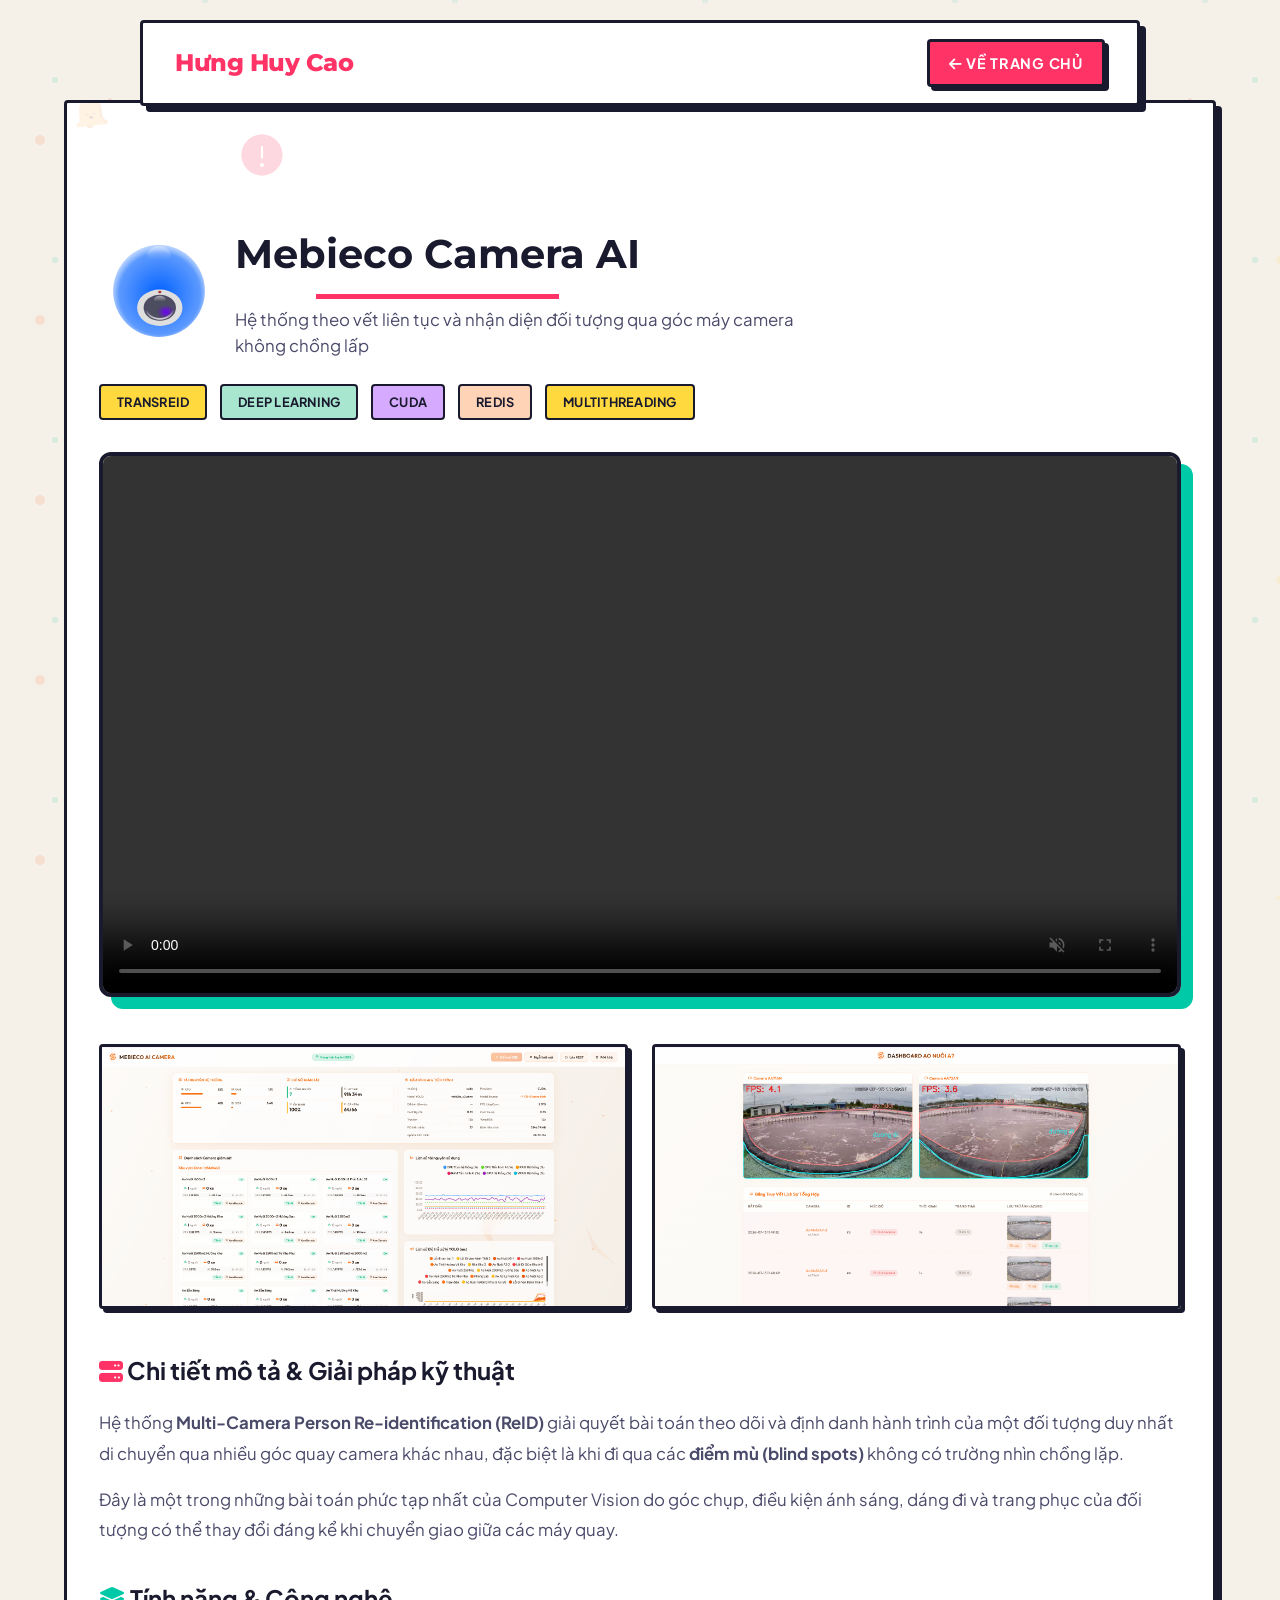
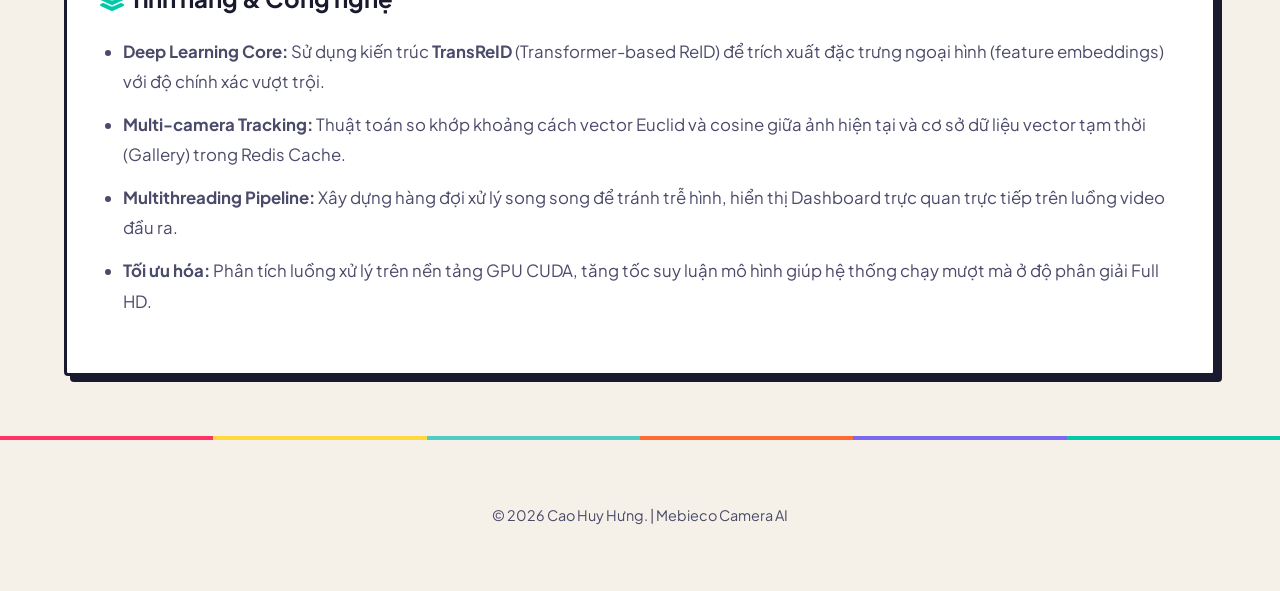
==== commit a70d4a5c: "Add and resize SVG icons for Mebieco projects, remove source code buttons" ====
--- a/projects/camera-ai.html
+++ b/projects/camera-ai.html
@@ -34,13 +34,18 @@
         <div class="glass-card" style="position: relative; padding: 2rem;">
             
             <!-- Memphis Decor -->
+            <img src="../assets/icons/Notification Bell.svg" class="memphis-shape" style="top: -60px; right: 50px; width: 80px; z-index: 10;">
+            <img src="../assets/icons/Connection error.svg" class="memphis-shape" style="bottom: 20px; right: -40px; width: 80px; z-index: 10;">
             <div class="memphis-shape memphis-square" style="top: -20px; right: -20px; border-color: var(--memphis-green);"></div>
             <div class="memphis-shape memphis-circle" style="bottom: -20px; left: -20px; background: var(--memphis-orange);"></div>
 
             <!-- Header -->
-            <div class="section-title" style="text-align: left; margin-bottom: 1.5rem;">
-                <h2 style="font-size: 2.5rem; margin-bottom: 0.5rem;">Mebieco Camera AI</h2>
-                <p>Hệ thống theo vết liên tục và nhận diện đối tượng qua góc máy camera không chồng lấp</p>
+            <div class="section-title" style="text-align: left; margin-bottom: 1.5rem; display: flex; align-items: center; gap: 1rem;">
+                <img src="../assets/icons/CC Camera.svg" alt="Camera Icon" width="120" style="flex-shrink: 0;">
+                <div>
+                    <h2 style="font-size: 2.5rem; margin-bottom: 0.5rem;">Mebieco Camera AI</h2>
+                    <p>Hệ thống theo vết liên tục và nhận diện đối tượng qua góc máy camera không chồng lấp</p>
+                </div>
             </div>
 
             <!-- Tags -->
